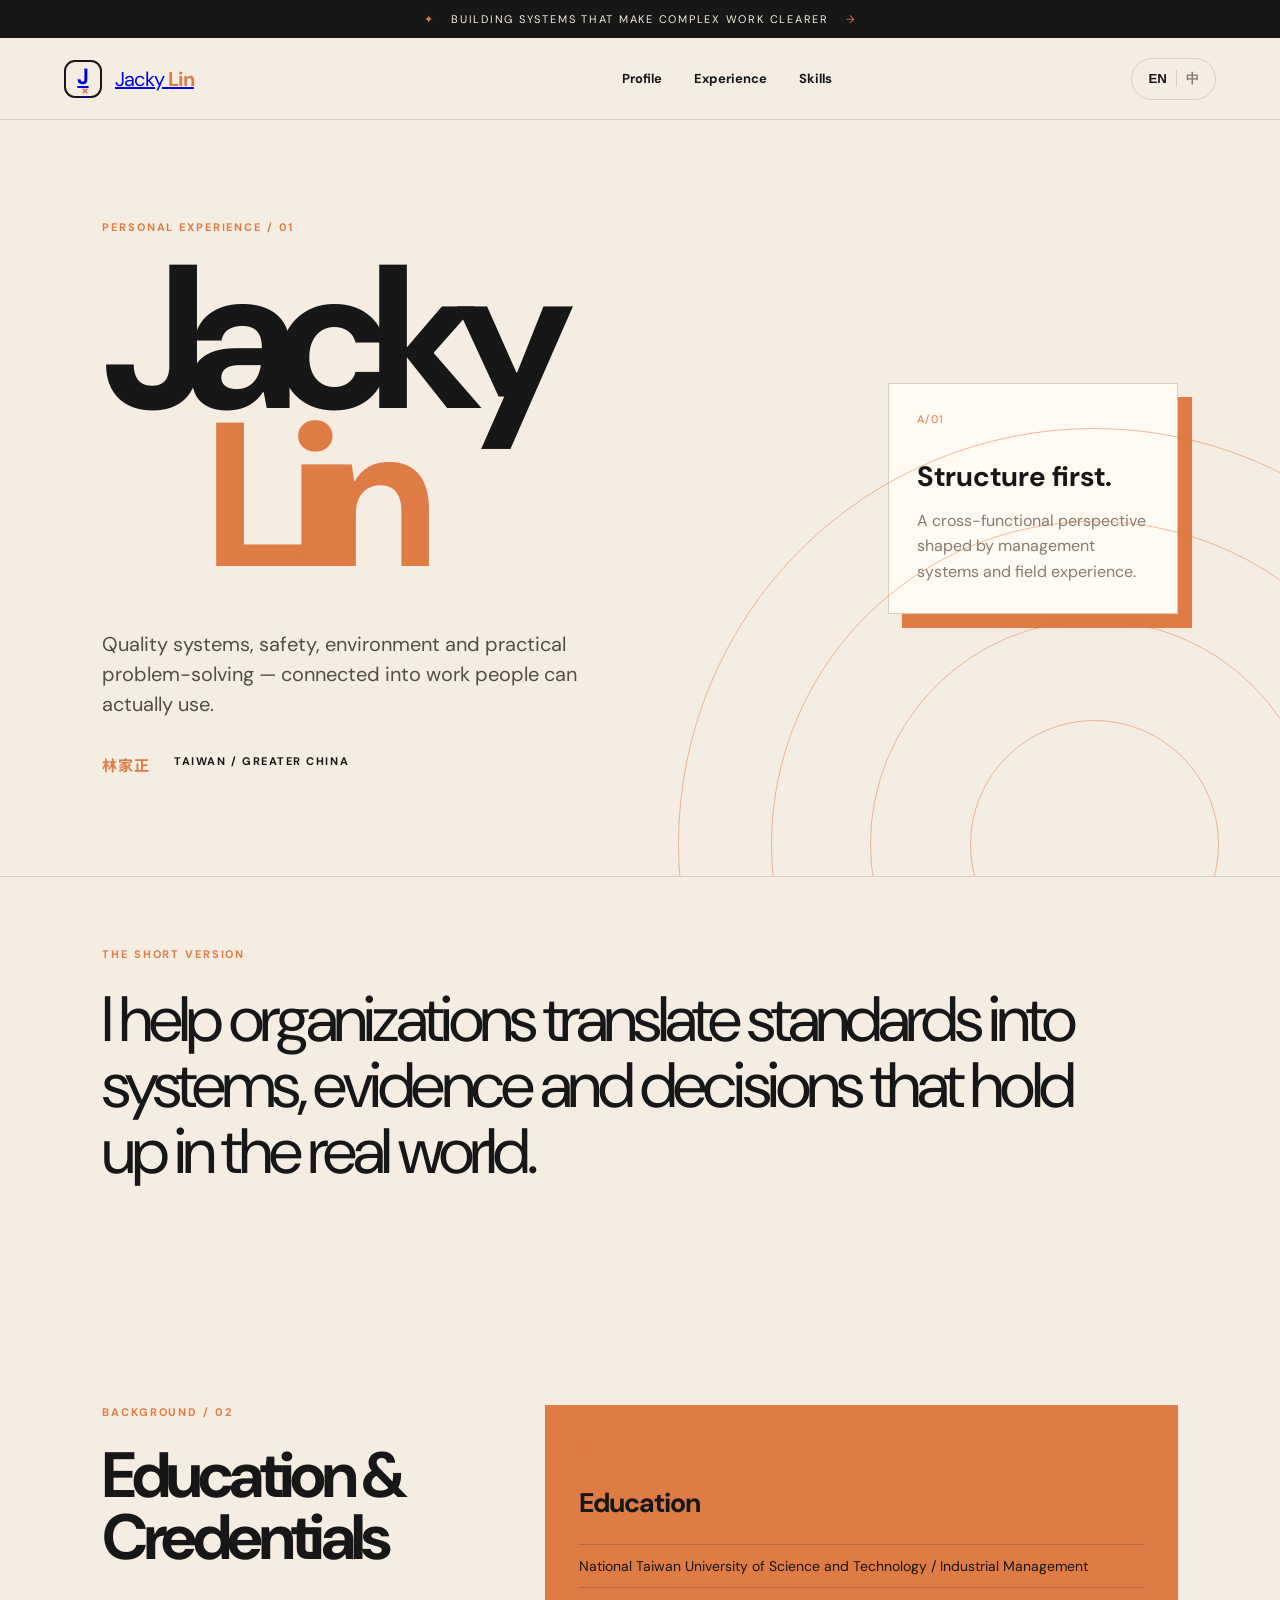
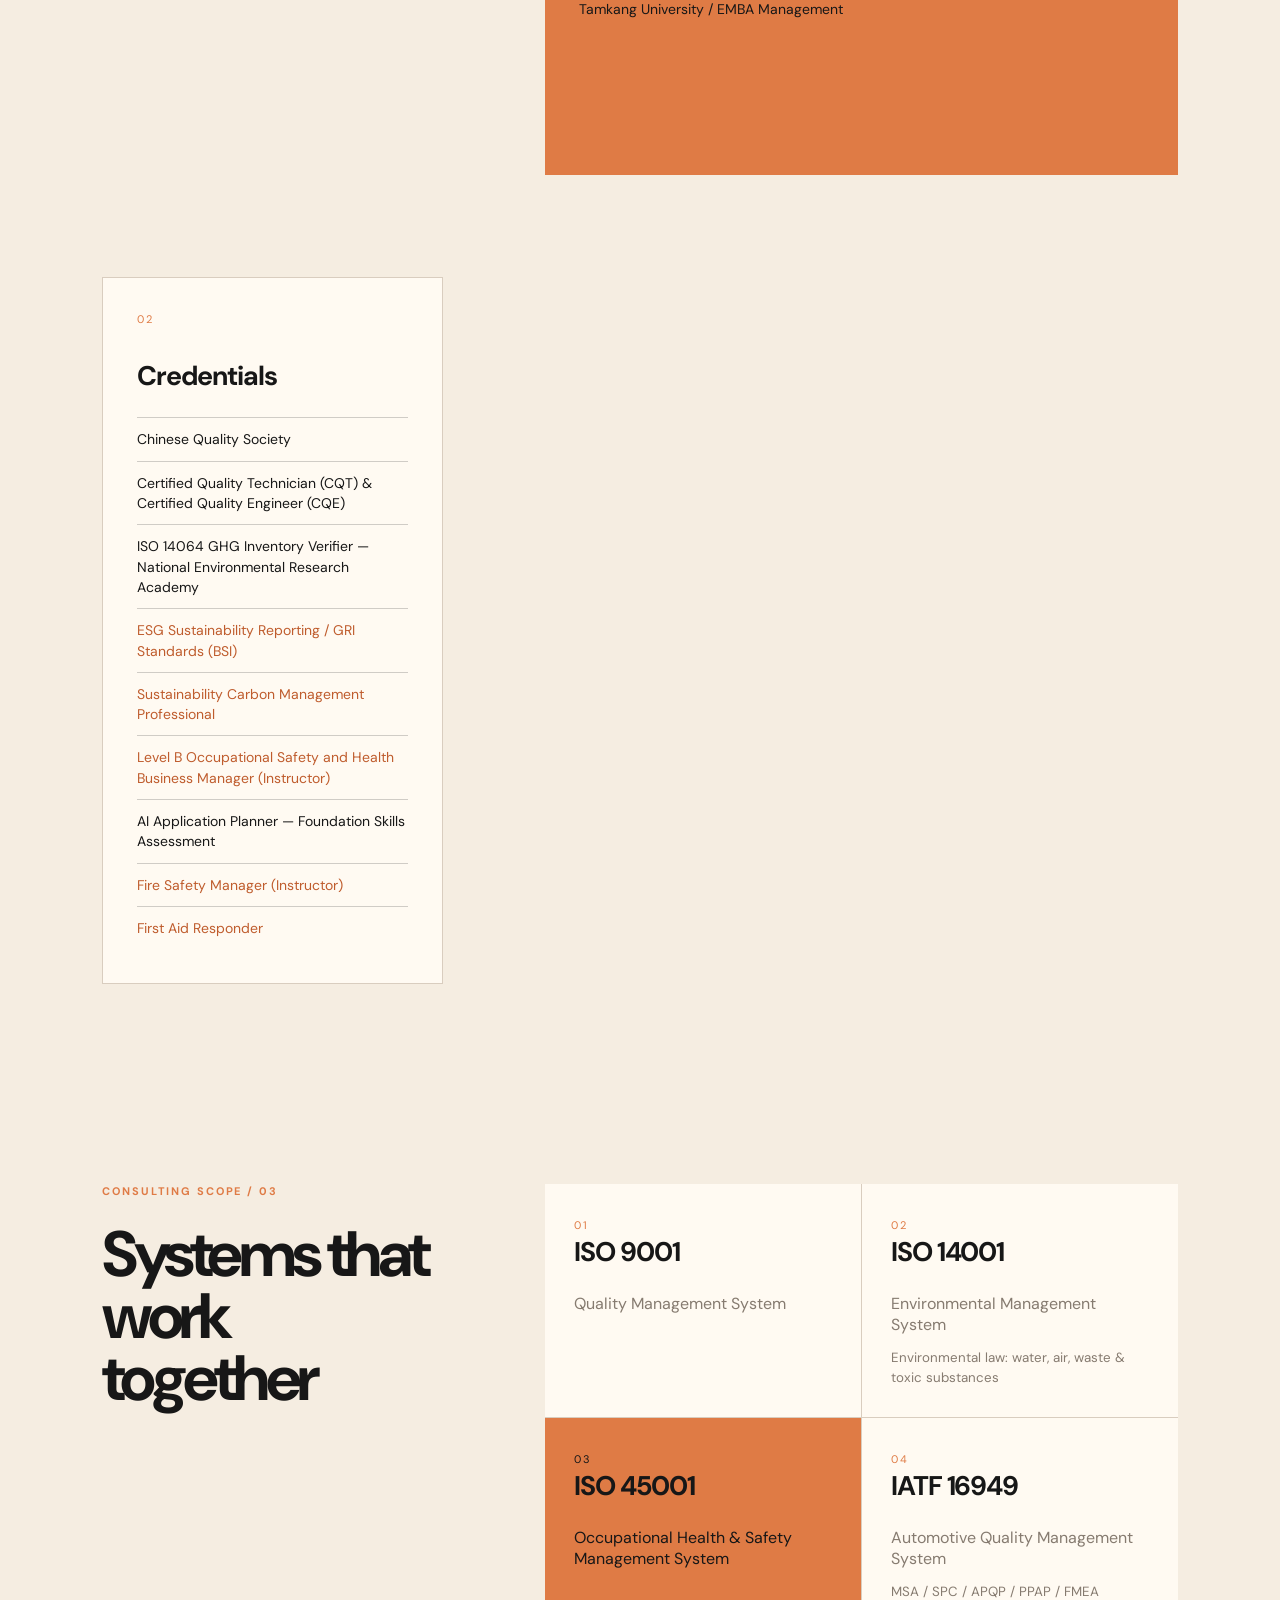
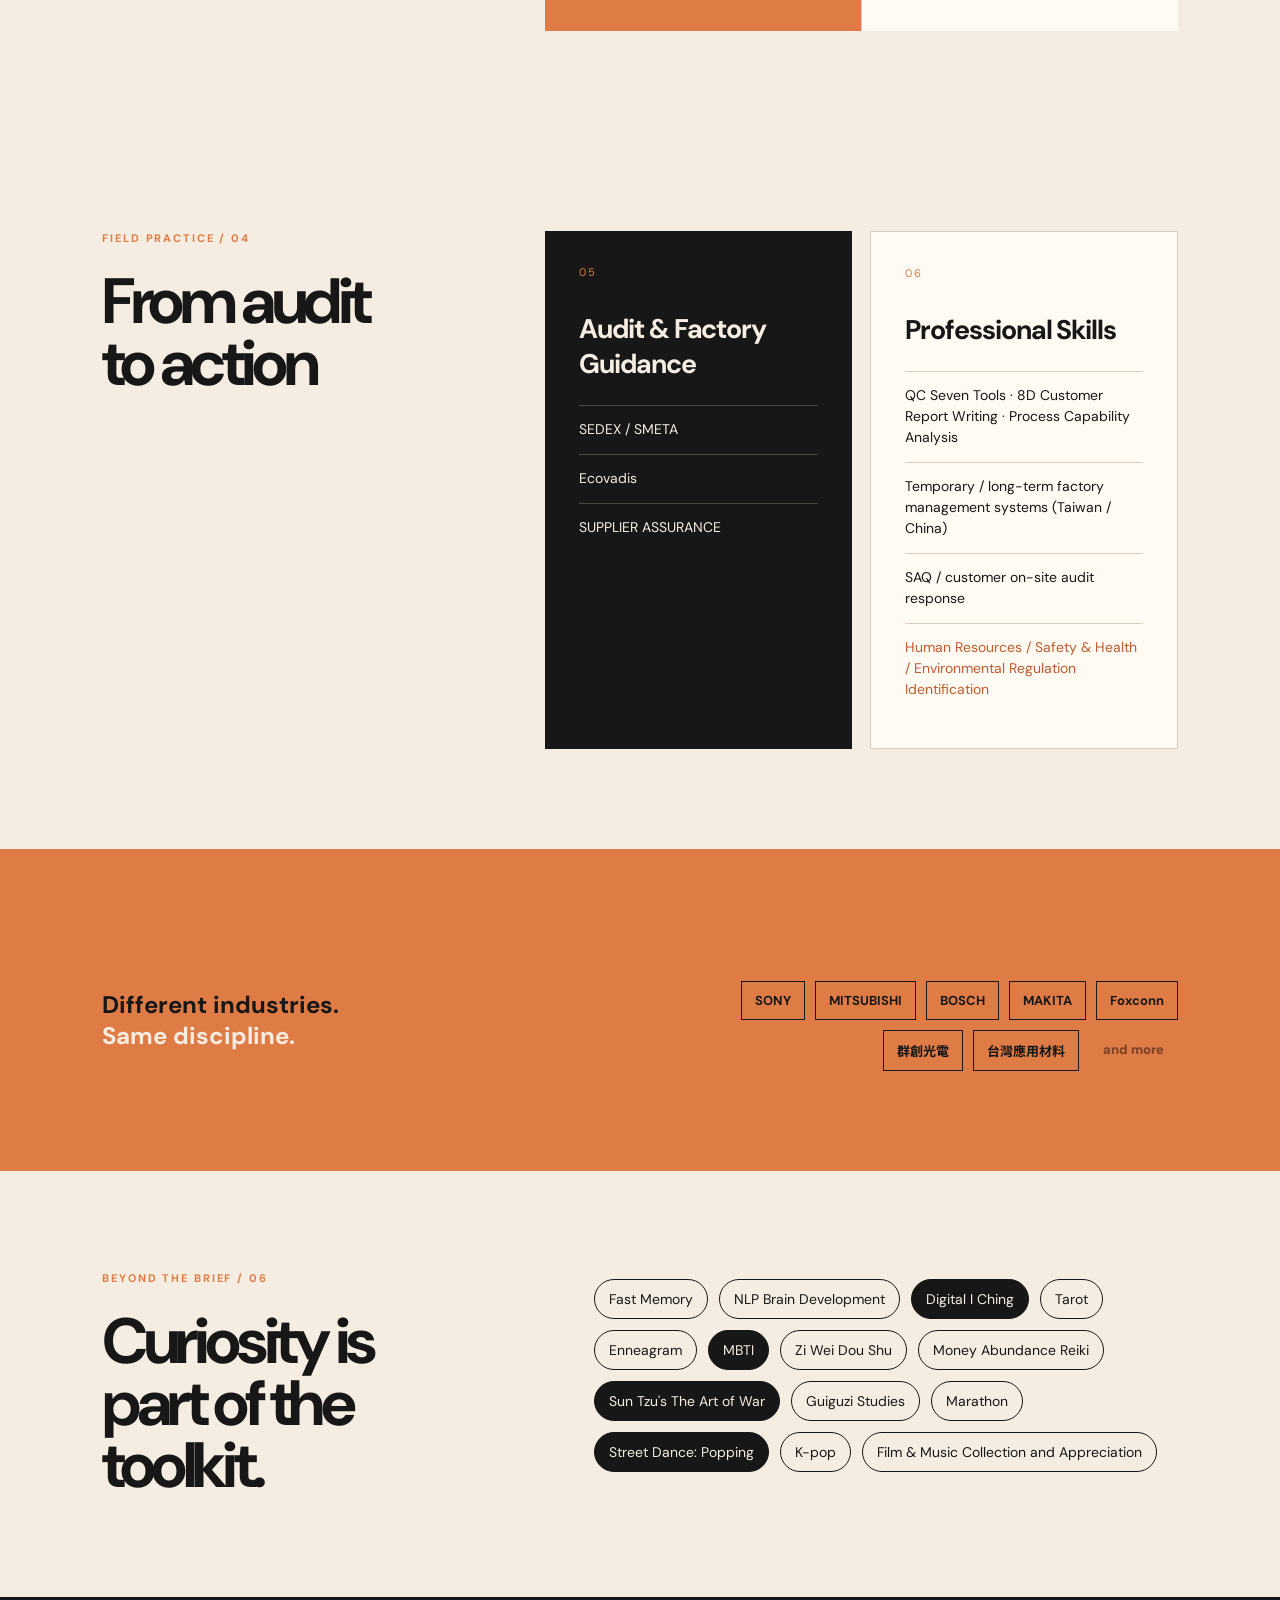
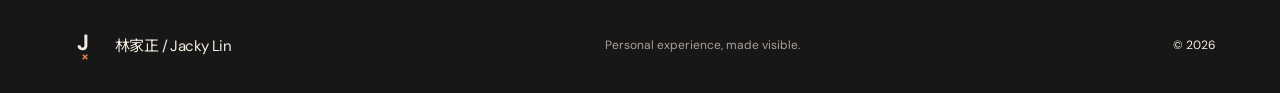
==== index.html @ e5b98745 "Create bilingual personal experience website" ====
<!doctype html>
<html lang="en">
  <head>
    <meta charset="UTF-8" />
    <meta name="viewport" content="width=device-width, initial-scale=1.0" />
    <meta name="description" content="Jacky Lin — personal experience, consulting scope and professional skills." />
    <title>Jacky Lin — Personal Experience</title>
    <link rel="stylesheet" href="./styles.css" />
  </head>
  <body>
    <div class="announcement"><span>✦</span> BUILDING SYSTEMS THAT MAKE COMPLEX WORK CLEARER <span>→</span></div>
    <header class="site-header">
      <a class="brand" href="#top" aria-label="Jacky Lin home"><span class="brand-mark">J<span>×</span></span><span>Jacky <b>Lin</b></span></a>
      <nav aria-label="Primary navigation">
        <a href="#story" data-en="Profile" data-zh="簡介">Profile</a>
        <a href="#experience" data-en="Experience" data-zh="經歷">Experience</a>
        <a href="#skills" data-en="Skills" data-zh="技能">Skills</a>
      </nav>
      <button class="lang-toggle" type="button" aria-label="Switch language"><span class="active">EN</span><i></i><span>中</span></button>
    </header>

    <main id="top">
      <section class="hero page-section" id="story">
        <div class="hero-copy reveal">
          <p class="eyebrow" data-en="PERSONAL EXPERIENCE / 01" data-zh="個人經歷 / 01">PERSONAL EXPERIENCE / 01</p>
          <h1><span>Jacky</span><em>Lin</em></h1>
          <p class="hero-lead" data-en="Quality systems, safety, environment and practical problem-solving — connected into work people can actually use." data-zh="品質系統、安全、環境與實務問題解決，串成真正能被人使用的工作方法。">Quality systems, safety, environment and practical problem-solving — connected into work people can actually use.</p>
          <div class="hero-meta"><span>林家正</span><span>TAIWAN / GREATER CHINA</span></div>
        </div>
        <div class="hero-note float-card reveal delay-1"><span class="note-index">A/01</span><strong data-en="Structure first." data-zh="先建立結構。">Structure first.</strong><p data-en="A cross-functional perspective shaped by management systems and field experience." data-zh="以管理系統與現場經驗，形成跨功能的工作視角。">A cross-functional perspective shaped by management systems and field experience.</p></div>
        <div class="hero-shape" aria-hidden="true"><span></span><span></span><span></span></div>
      </section>

      <section class="intro-band page-section">
        <p class="section-kicker" data-en="THE SHORT VERSION" data-zh="快速認識">THE SHORT VERSION</p>
        <p class="intro-statement" data-en="I help organizations translate standards into systems, evidence and decisions that hold up in the real world." data-zh="我協助組織把標準轉化為能在真實世界站得住腳的系統、證據與決策。">I help organizations translate standards into systems, evidence and decisions that hold up in the real world.</p>
      </section>

      <section class="experience-grid page-section" id="experience">
        <div class="section-title"><p class="section-kicker" data-en="BACKGROUND / 02" data-zh="背景 / 02">BACKGROUND / 02</p><h2 data-en="Education &amp;<br />Credentials" data-zh="學歷與<br />資格證照">Education &amp;<br />Credentials</h2></div>
        <article class="info-card orange float-card"><span class="card-number">01</span><h3 data-en="Education" data-zh="學歷">Education</h3><ul><li data-en="National Taiwan University of Science and Technology / Industrial Management" data-zh="台灣科技大學／工業管理系">National Taiwan University of Science and Technology / Industrial Management</li><li data-en="Tamkang University / EMBA Management" data-zh="淡江大學 EMBA 企管系">Tamkang University / EMBA Management</li></ul></article>
        <article class="info-card cream float-card"><span class="card-number">02</span><h3 data-en="Credentials" data-zh="資格證照">Credentials</h3><ul><li data-en="Chinese Quality Society" data-zh="中華民國品質學會">Chinese Quality Society</li><li data-en="Certified Quality Technician (CQT) &amp; Certified Quality Engineer (CQE)" data-zh="品管技術師（CQT）與品管工程師（CQE）證照">Certified Quality Technician (CQT) &amp; Certified Quality Engineer (CQE)</li><li data-en="ISO 14064 GHG Inventory Verifier — National Environmental Research Academy" data-zh="ISO 14064 溫室氣體盤查【查證人員】資格（國家環境研究院）">ISO 14064 GHG Inventory Verifier — National Environmental Research Academy</li><li class="accent" data-en="ESG Sustainability Reporting / GRI Standards (BSI)" data-zh="ESG 永續報告書 GRI 準則認證（BSI）">ESG Sustainability Reporting / GRI Standards (BSI)</li><li class="accent" data-en="Sustainability Carbon Management Professional" data-zh="永續淨零管理師">Sustainability Carbon Management Professional</li><li class="accent" data-en="Level B Occupational Safety and Health Business Manager (Instructor)" data-zh="乙級安全衛生業務主管（證照／擔任講師）">Level B Occupational Safety and Health Business Manager (Instructor)</li><li data-en="AI Application Planner — Foundation Skills Assessment" data-zh="AI 應用規劃師－初級能力鑑定">AI Application Planner — Foundation Skills Assessment</li><li class="accent" data-en="Fire Safety Manager (Instructor)" data-zh="防火管理人（擔任講師）">Fire Safety Manager (Instructor)</li><li class="accent" data-en="First Aid Responder" data-zh="急救人員">First Aid Responder</li></ul></article>
      </section>

      <section class="systems page-section">
        <div class="section-title"><p class="section-kicker" data-en="CONSULTING SCOPE / 03" data-zh="顧問師／服務範圍 / 03">CONSULTING SCOPE / 03</p><h2 data-en="Systems that<br />work together" data-zh="讓系統<br />彼此協作">Systems that<br />work together</h2></div>
        <div class="system-list"><article class="system-item float-card"><span>01</span><h3>ISO 9001</h3><p data-en="Quality Management System" data-zh="品質管理系統">Quality Management System</p></article><article class="system-item float-card"><span>02</span><h3>ISO 14001</h3><p data-en="Environmental Management System" data-zh="環境管理系統">Environmental Management System</p><small data-en="Environmental law: water, air, waste & toxic substances" data-zh="環境部：空水廢毒專法規">Environmental law: water, air, waste & toxic substances</small></article><article class="system-item highlight float-card"><span>03</span><h3>ISO 45001</h3><p data-en="Occupational Health & Safety Management System" data-zh="安全衛生管理系統">Occupational Health & Safety Management System</p></article><article class="system-item float-card"><span>04</span><h3>IATF 16949</h3><p data-en="Automotive Quality Management System" data-zh="汽車供應鏈管理系統">Automotive Quality Management System</p><small>MSA / SPC / APQP / PPAP / FMEA</small></article></div>
      </section>

      <section class="services page-section" id="skills">
        <div class="section-title"><p class="section-kicker" data-en="FIELD PRACTICE / 04" data-zh="現場實務 / 04">FIELD PRACTICE / 04</p><h2 data-en="From audit<br />to action" data-zh="從稽核<br />到行動">From audit<br />to action</h2></div>
        <div class="service-columns"><article class="dark-panel float-card"><span class="card-number">05</span><h3 data-en="Audit &amp; Factory Guidance" data-zh="問卷／廠驗稽輔導">Audit &amp; Factory Guidance</h3><p>SEDEX / SMETA</p><p>Ecovadis</p><p>SUPPLIER ASSURANCE</p></article><article class="light-panel float-card"><span class="card-number">06</span><h3 data-en="Professional Skills" data-zh="專業技能">Professional Skills</h3><p data-en="QC Seven Tools · 8D Customer Report Writing · Process Capability Analysis" data-zh="QC 七大手法・8D 客訴報告撰寫・製程能力分析">QC Seven Tools · 8D Customer Report Writing · Process Capability Analysis</p><p data-en="Temporary / long-term factory management systems (Taiwan / China)" data-zh="（臨時／長期性）工廠現場管理系統建置布置（台灣／中國）">Temporary / long-term factory management systems (Taiwan / China)</p><p>SAQ / <span data-en="customer on-site audit response" data-zh="客戶現場稽核對應">customer on-site audit response</span></p><p class="accent" data-en="Human Resources / Safety &amp; Health / Environmental Regulation Identification" data-zh="人資／安全衛生／環境法規鑑別">Human Resources / Safety &amp; Health / Environmental Regulation Identification</p></article></div>
      </section>

      <section class="clients page-section"><div class="client-copy"><p class="section-kicker" data-en="SELECTED CLIENTS / 05" data-zh="對應客戶 / 05">SELECTED CLIENTS / 05</p><h2 data-en="Different industries.<br /><em>Same discipline.</em>" data-zh="不同產業。<br /><em>相同的專業紀律。</em>">Different industries.<br /><em>Same discipline.</em></h2></div><div class="client-list float-card"><p>SONY</p><p>MITSUBISHI</p><p>BOSCH</p><p>MAKITA</p><p>Foxconn</p><p>群創光電</p><p>台灣應用材料</p><p data-en="and more" data-zh="以及更多">and more</p></div></section>

      <section class="other page-section"><div><p class="section-kicker" data-en="BEYOND THE BRIEF / 06" data-zh="其他技能 / 06">BEYOND THE BRIEF / 06</p><h2 data-en="Curiosity is<br />part of the toolkit." data-zh="好奇心也是<br />工具箱的一部分。">Curiosity is<br />part of the toolkit.</h2></div><div class="tag-cloud float-card"><span>Fast Memory</span><span>NLP Brain Development</span><span>Digital I Ching</span><span>Tarot</span><span data-en="Enneagram" data-zh="九型人格">Enneagram</span><span>MBTI</span><span data-en="Zi Wei Dou Shu" data-zh="紫微斗數">Zi Wei Dou Shu</span><span data-en="Money Abundance Reiki" data-zh="金錢豐盛靈氣">Money Abundance Reiki</span><span data-en="Sun Tzu's The Art of War" data-zh="孫子兵法">Sun Tzu's The Art of War</span><span data-en="Guiguzi Studies" data-zh="鬼谷子研究">Guiguzi Studies</span><span data-en="Marathon" data-zh="馬拉松">Marathon</span><span data-en="Street Dance: Popping" data-zh="街舞 Popping">Street Dance: Popping</span><span>K-pop</span><span data-en="Film &amp; Music Collection and Appreciation" data-zh="電影音樂收集賞析">Film &amp; Music Collection and Appreciation</span></div></section>
    </main>
    <footer class="site-footer"><div class="brand"><span class="brand-mark">J<span>×</span></span><span>林家正 / Jacky Lin</span></div><p data-en="Personal experience, made visible." data-zh="讓個人經歷，被看見。">Personal experience, made visible.</p><span>© 2026</span></footer>
    <script src="./script.js"></script>
  </body>
</html>
---- styles.css ----
@import url('https://fonts.googleapis.com/css2?family=DM+Sans:wght@400;500;700&family=Noto+Sans+TC:wght@400;500;700;900&display=swap');
:root{--ink:#171717;--cream:#f5ede1;--orange:#df7b45;--muted:#867b70;--line:#d9cdbf;--white:#fffaf2}*{box-sizing:border-box}html{scroll-behavior:smooth}body{margin:0;background:var(--cream);color:var(--ink);font-family:'DM Sans','Noto Sans TC',sans-serif;overflow-x:hidden}body.zh{font-family:'Noto Sans TC','DM Sans',sans-serif}.announcement{background:var(--ink);color:var(--cream);padding:12px 5vw;text-align:center;letter-spacing:.16em;font-size:11px}.announcement span{color:var(--orange);margin:0 12px}.site-header{height:82px;padding:0 5vw;display:flex;align-items:center;justify-content:space-between;border-bottom:1px solid var(--line);background:var(--cream);position:sticky;top:0;z-index:20}.brand{display:flex;align-items:center;gap:13px;font-size:20px;letter-spacing:-.04em}.brand b{color:var(--orange)}.brand-mark{display:grid;place-items:center;width:38px;height:38px;border:2px solid var(--ink);border-radius:11px;font-weight:700;font-size:22px}.brand-mark span{color:var(--orange);font-size:14px;position:relative;top:-10px;left:2px}nav{display:flex;gap:32px;margin-left:10vw}nav a{color:var(--ink);text-decoration:none;font-size:13px;font-weight:700}nav a:hover{color:var(--orange)}.lang-toggle{display:flex;align-items:center;gap:9px;border:1px solid var(--line);border-radius:30px;padding:11px 16px;background:transparent;color:var(--muted);font-weight:700;cursor:pointer}.lang-toggle .active{color:var(--ink)}.lang-toggle i{height:17px;width:1px;background:var(--line)}.page-section{padding:100px 8vw;position:relative}.hero{min-height:675px;display:grid;grid-template-columns:1.3fr .7fr;align-items:center;overflow:hidden}.eyebrow,.section-kicker{font-size:11px;letter-spacing:.17em;font-weight:700;color:var(--orange);margin:0 0 26px}.hero h1{font-size:clamp(90px,16vw,215px);line-height:.77;letter-spacing:-.1em;margin:0 0 54px;position:relative;z-index:1}.hero h1 span{display:block}.hero h1 em{font-style:normal;color:var(--orange);margin-left:15%}.hero-lead{max-width:530px;font-size:20px;line-height:1.5;color:#554d46;margin:0}.hero-meta{display:flex;gap:25px;margin-top:35px;font-size:11px;letter-spacing:.14em;font-weight:700}.hero-meta span:first-child{color:var(--orange);font-size:15px;letter-spacing:.04em}.hero-note{justify-self:end;max-width:290px;padding:28px;background:var(--white);border:1px solid var(--line);transform:rotate(4deg);box-shadow:14px 14px 0 var(--orange)}.note-index,.card-number{display:block;color:var(--orange);font-size:11px;letter-spacing:.14em;margin-bottom:32px}.hero-note strong{font-size:28px;display:block;margin-bottom:13px}.hero-note p{line-height:1.6;color:var(--muted);margin:0}.hero-shape{position:absolute;right:-18vw;bottom:-30vw;width:65vw;height:65vw;border:1px solid var(--orange);border-radius:50%;opacity:.5}.hero-shape span{position:absolute;border:1px solid var(--orange);border-radius:50%;inset:11%}.hero-shape span:nth-child(2){inset:23%}.hero-shape span:nth-child(3){inset:35%}.intro-band{padding-top:70px;padding-bottom:120px;border-top:1px solid var(--line)}.intro-statement{font-size:clamp(34px,5vw,70px);line-height:1.03;letter-spacing:-.06em;max-width:1030px;margin:0}.experience-grid,.systems,.services,.other{display:grid;grid-template-columns:.7fr 1.3fr;gap:8vw}.section-title h2,.other h2{font-size:clamp(43px,5vw,76px);line-height:.97;letter-spacing:-.07em;margin:0}.info-card{padding:34px;min-height:370px}.info-card.orange{background:var(--orange)}.info-card.cream{border:1px solid var(--line);background:var(--white)}.info-card h3,.system-item h3,.service-columns h3{font-size:27px;margin:0 0 24px;letter-spacing:-.04em}.info-card ul{padding:0;margin:0;list-style:none}.info-card li{padding:11px 0;border-top:1px solid rgba(23,23,23,.2);line-height:1.45;font-size:14px}.info-card li.accent,.accent{color:#bf5c2d}.system-list{display:grid;grid-template-columns:1fr 1fr;gap:1px;background:var(--line)}.system-item{background:var(--white);padding:29px;min-height:200px}.system-item span{color:var(--orange);font-size:11px;letter-spacing:.15em}.system-item p{margin:0 0 13px;color:var(--muted)}.system-item small{display:block;line-height:1.5;color:var(--muted)}.system-item.highlight{background:var(--orange)}.system-item.highlight span,.system-item.highlight p{color:var(--ink)}.service-columns{display:grid;grid-template-columns:1fr 1fr;gap:18px}.dark-panel,.light-panel{padding:34px}.dark-panel{background:var(--ink);color:var(--cream)}.light-panel{background:var(--white);border:1px solid var(--line)}.service-columns p{font-size:14px;line-height:1.5;border-top:1px solid var(--line);padding-top:13px}.dark-panel p{border-color:#4d4741}.clients{display:grid;grid-template-columns:1fr 1fr;align-items:end;gap:8vw;background:var(--orange)}.clients h2 em{color:var(--cream);font-style:normal}.client-list{display:flex;flex-wrap:wrap;gap:10px;justify-content:flex-end}.client-list p{border:1px solid var(--ink);padding:10px 13px;margin:0;font-size:13px;font-weight:700}.client-list p:last-child{border-color:transparent;color:#784022}.other{grid-template-columns:.8fr 1.2fr;align-items:start}.tag-cloud{display:flex;flex-wrap:wrap;gap:11px;padding-top:8px}.tag-cloud span{border:1px solid var(--ink);border-radius:30px;padding:10px 14px;font-size:14px}.tag-cloud span:nth-child(3n){background:var(--ink);color:var(--cream)}.site-footer{padding:28px 5vw;background:var(--ink);color:var(--cream);display:flex;align-items:center;justify-content:space-between;font-size:12px}.site-footer .brand{font-size:15px}.site-footer p{color:#aaa096}.float-card{transition:transform .35s cubic-bezier(.2,.8,.2,1),box-shadow .35s ease}.float-card:hover{transform:translateY(-10px) rotate(0deg)!important;box-shadow:16px 18px 0 rgba(223,123,69,.75)}.reveal{animation:rise .8s both}.delay-1{animation-delay:.18s}@keyframes rise{from{opacity:0;transform:translateY(22px)}to{opacity:1;transform:translateY(0)}}
@media(max-width:800px){.site-header{height:70px}nav{display:none}.page-section{padding:70px 6vw}.hero{display:block;min-height:650px}.hero h1{font-size:26vw;margin-bottom:45px}.hero-note{margin:70px 5vw 0 auto}.hero-shape{right:-50vw;bottom:-22vw;width:110vw;height:110vw}.experience-grid,.systems,.services,.other,.clients{display:block}.section-title{margin-bottom:42px}.info-card{margin-bottom:16px}.system-list,.service-columns{grid-template-columns:1fr}.system-item{min-height:170px}.clients .client-list{justify-content:flex-start;margin-top:45px}.site-footer{gap:18px;flex-wrap:wrap}.site-footer p{order:3;width:100%;margin:0}}
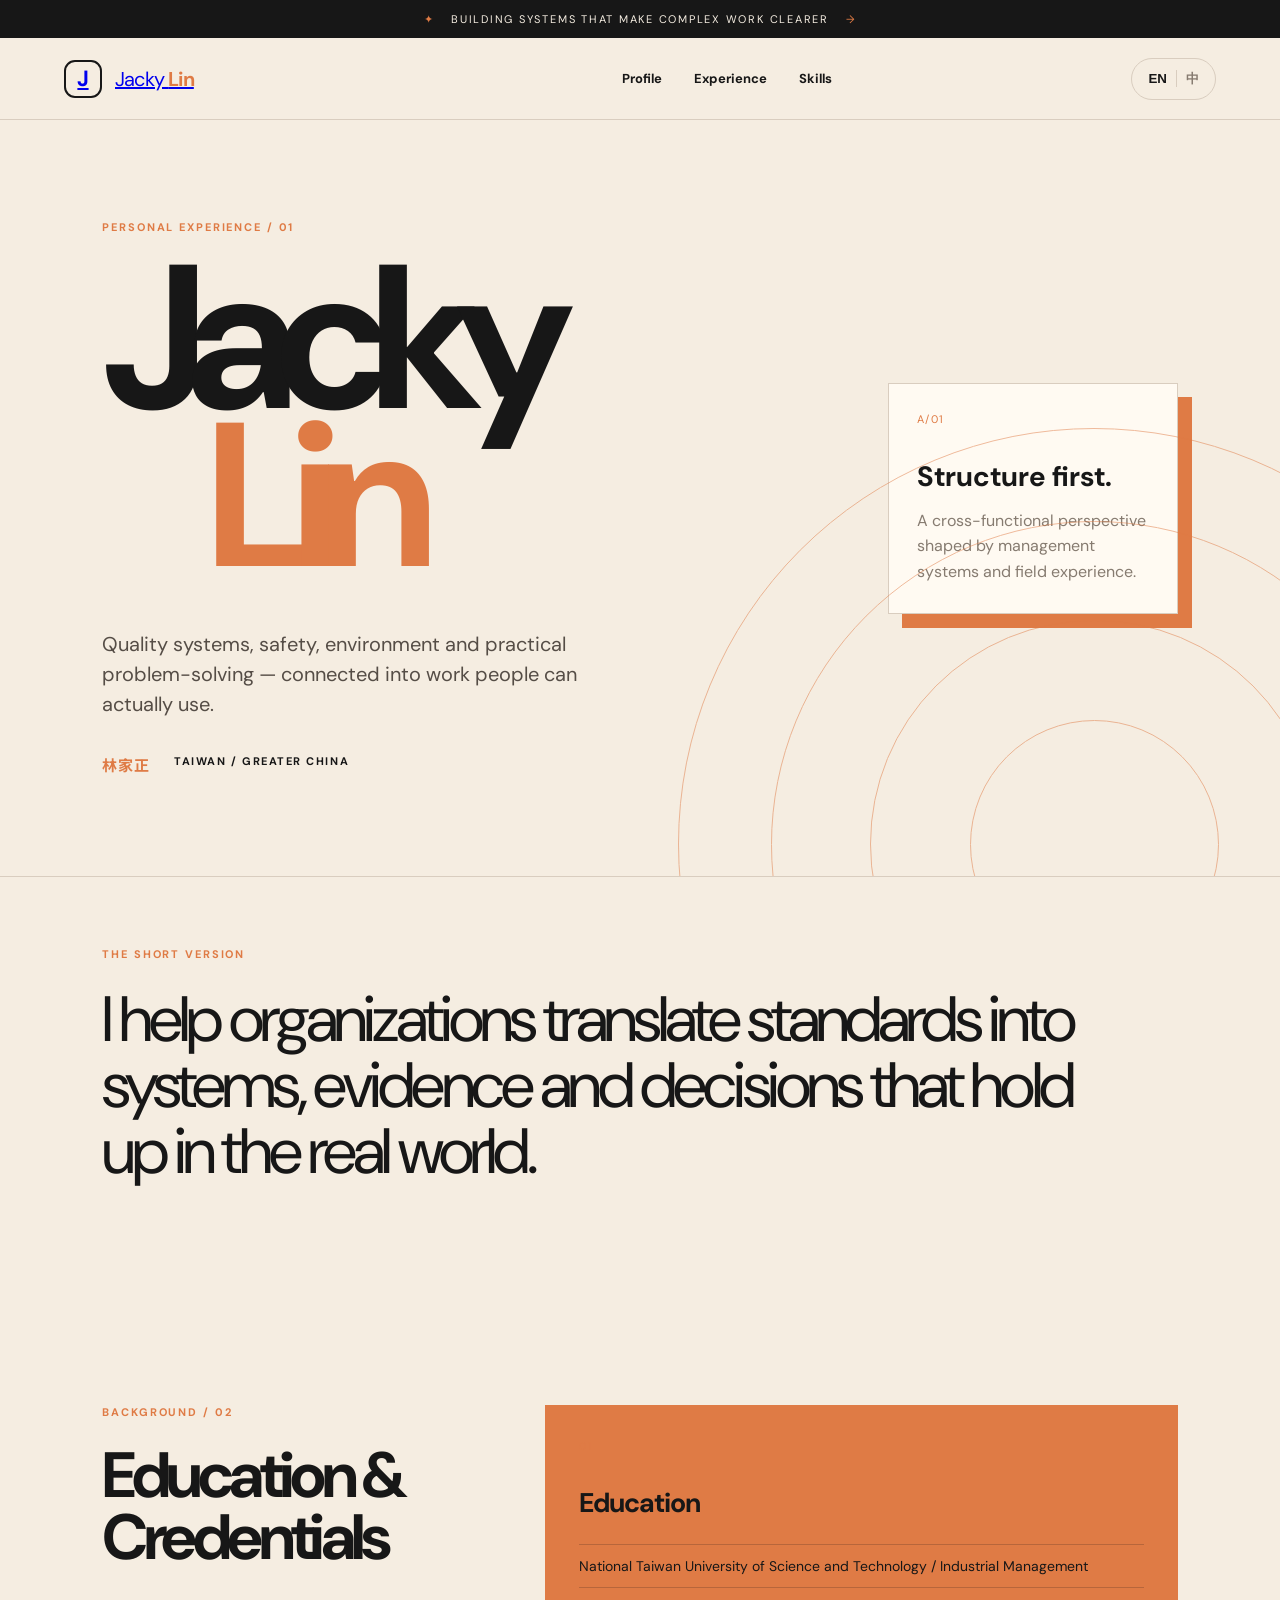
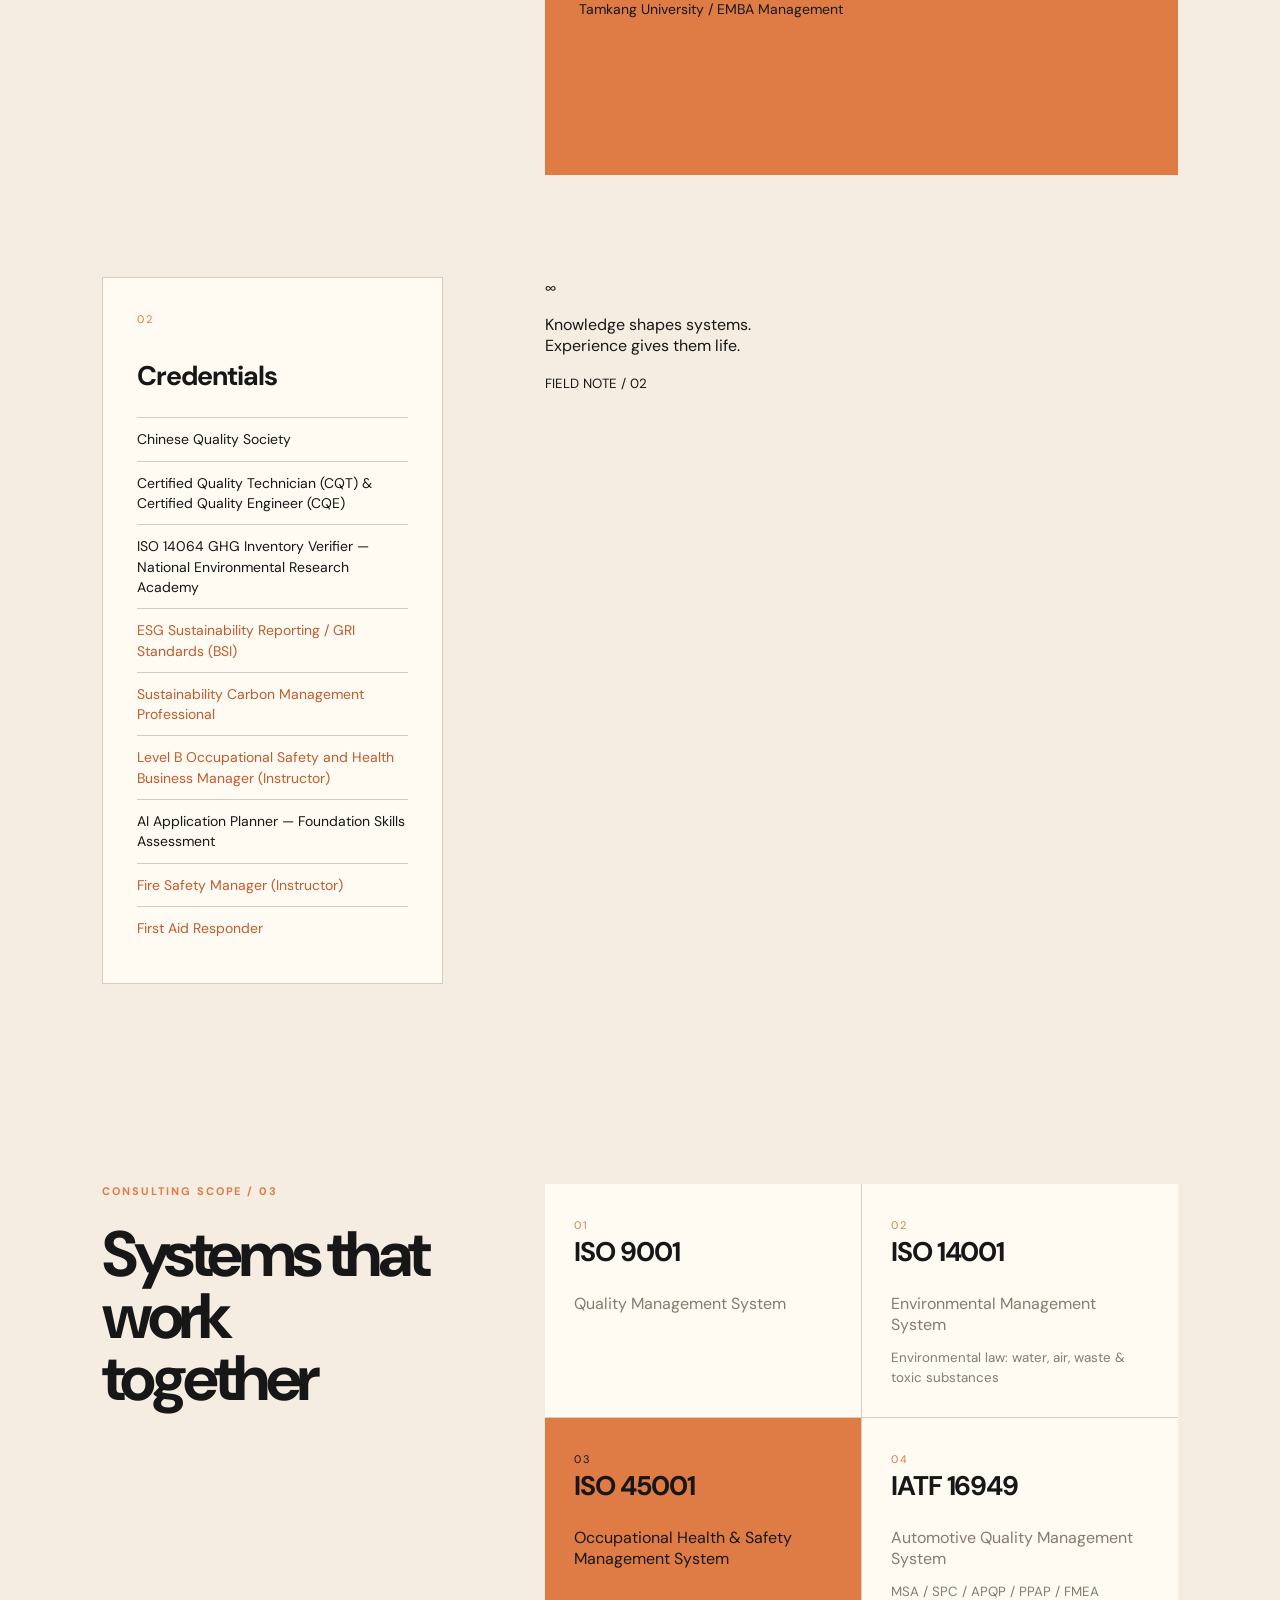
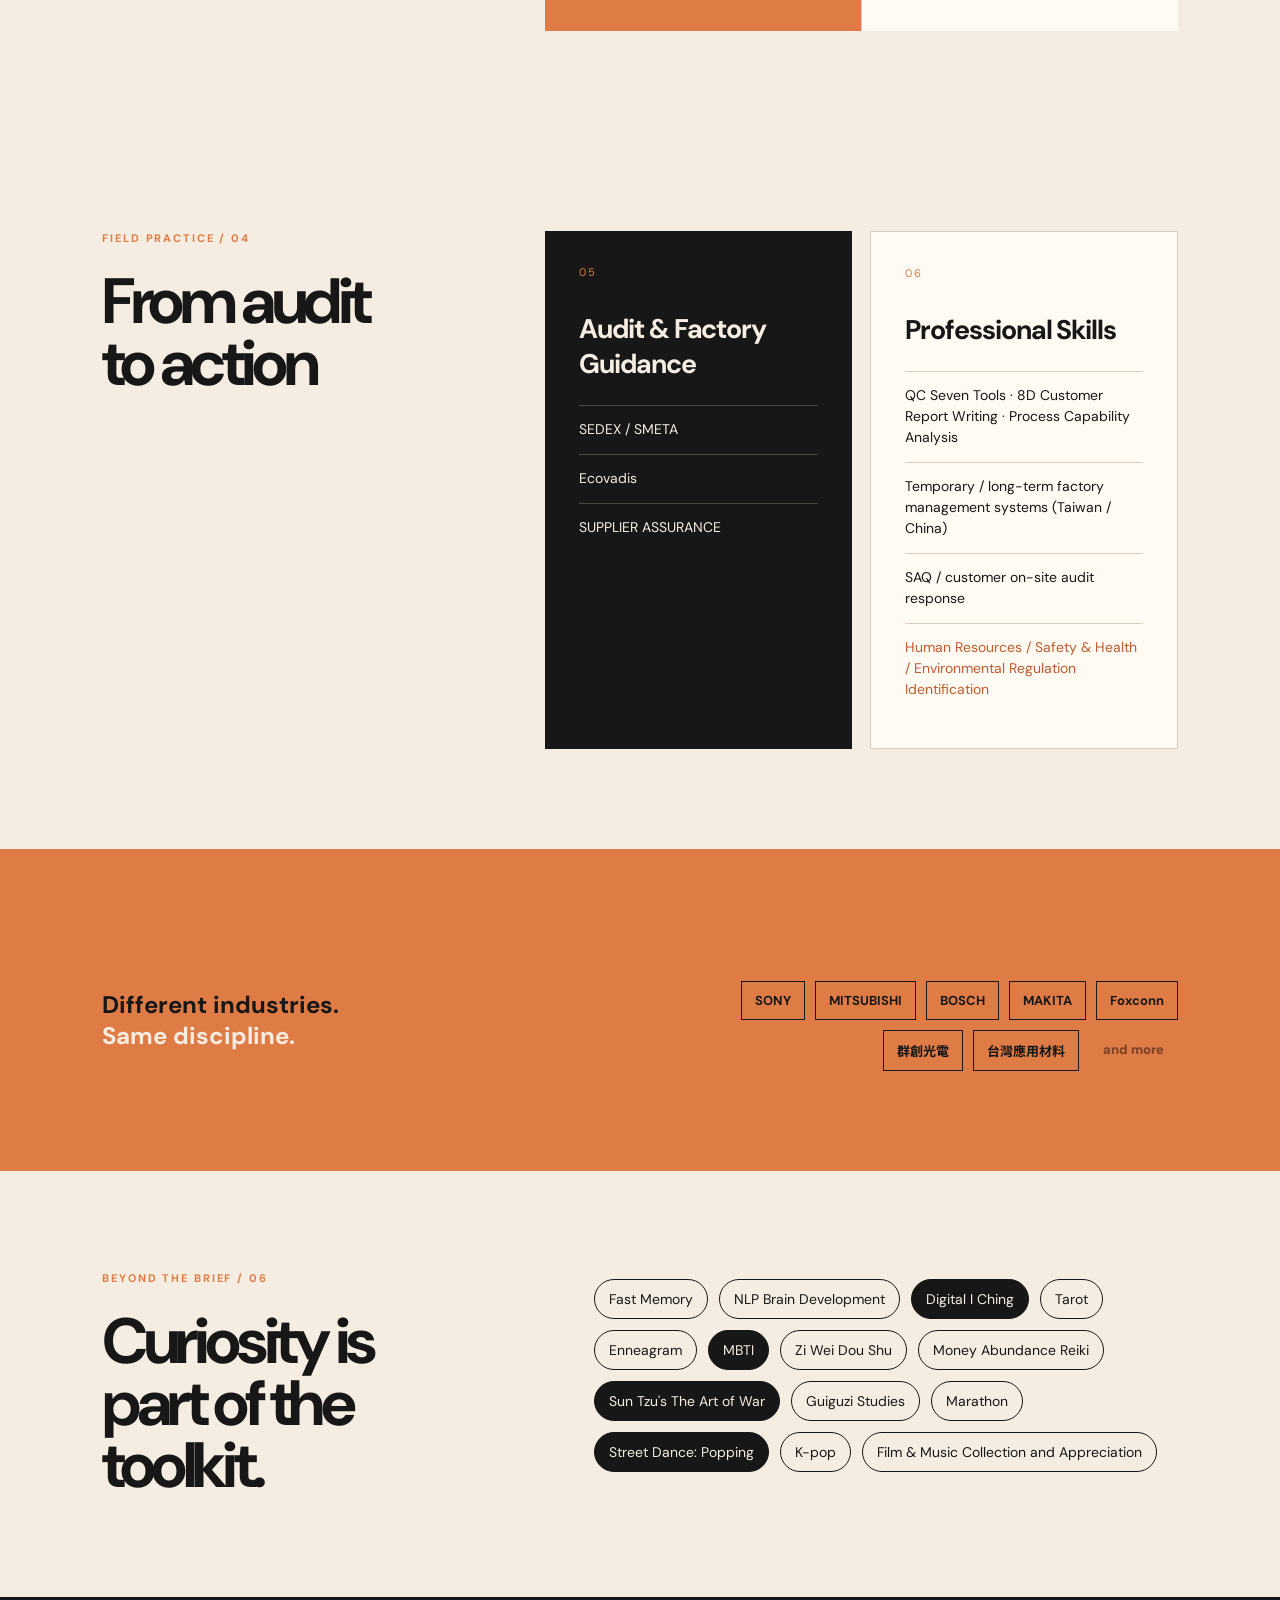
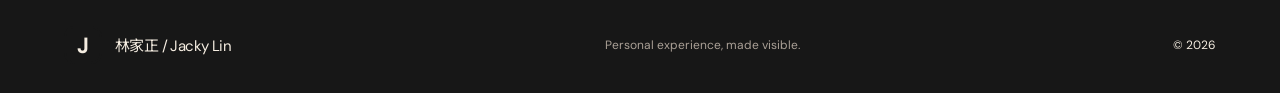
==== commit 4327d226: "Update index.html" ====
--- a/index.html
+++ b/index.html
@@ -10,7 +10,7 @@
   <body>
     <div class="announcement"><span>✦</span> BUILDING SYSTEMS THAT MAKE COMPLEX WORK CLEARER <span>→</span></div>
     <header class="site-header">
-      <a class="brand" href="#top" aria-label="Jacky Lin home"><span class="brand-mark">J<span>×</span></span><span>Jacky <b>Lin</b></span></a>
+      <a class="brand" href="#top" aria-label="Jacky Lin home"><span class="brand-mark">J</span><span>Jacky <b>Lin</b></span></a>
       <nav aria-label="Primary navigation">
         <a href="#story" data-en="Profile" data-zh="簡介">Profile</a>
         <a href="#experience" data-en="Experience" data-zh="經歷">Experience</a>
@@ -40,6 +40,7 @@
         <div class="section-title"><p class="section-kicker" data-en="BACKGROUND / 02" data-zh="背景 / 02">BACKGROUND / 02</p><h2 data-en="Education &amp;<br />Credentials" data-zh="學歷與<br />資格證照">Education &amp;<br />Credentials</h2></div>
         <article class="info-card orange float-card"><span class="card-number">01</span><h3 data-en="Education" data-zh="學歷">Education</h3><ul><li data-en="National Taiwan University of Science and Technology / Industrial Management" data-zh="台灣科技大學／工業管理系">National Taiwan University of Science and Technology / Industrial Management</li><li data-en="Tamkang University / EMBA Management" data-zh="淡江大學 EMBA 企管系">Tamkang University / EMBA Management</li></ul></article>
         <article class="info-card cream float-card"><span class="card-number">02</span><h3 data-en="Credentials" data-zh="資格證照">Credentials</h3><ul><li data-en="Chinese Quality Society" data-zh="中華民國品質學會">Chinese Quality Society</li><li data-en="Certified Quality Technician (CQT) &amp; Certified Quality Engineer (CQE)" data-zh="品管技術師（CQT）與品管工程師（CQE）證照">Certified Quality Technician (CQT) &amp; Certified Quality Engineer (CQE)</li><li data-en="ISO 14064 GHG Inventory Verifier — National Environmental Research Academy" data-zh="ISO 14064 溫室氣體盤查【查證人員】資格（國家環境研究院）">ISO 14064 GHG Inventory Verifier — National Environmental Research Academy</li><li class="accent" data-en="ESG Sustainability Reporting / GRI Standards (BSI)" data-zh="ESG 永續報告書 GRI 準則認證（BSI）">ESG Sustainability Reporting / GRI Standards (BSI)</li><li class="accent" data-en="Sustainability Carbon Management Professional" data-zh="永續淨零管理師">Sustainability Carbon Management Professional</li><li class="accent" data-en="Level B Occupational Safety and Health Business Manager (Instructor)" data-zh="乙級安全衛生業務主管（證照／擔任講師）">Level B Occupational Safety and Health Business Manager (Instructor)</li><li data-en="AI Application Planner — Foundation Skills Assessment" data-zh="AI 應用規劃師－初級能力鑑定">AI Application Planner — Foundation Skills Assessment</li><li class="accent" data-en="Fire Safety Manager (Instructor)" data-zh="防火管理人（擔任講師）">Fire Safety Manager (Instructor)</li><li class="accent" data-en="First Aid Responder" data-zh="急救人員">First Aid Responder</li></ul></article>
+        <aside class="credential-art float-card"><span class="art-symbol">∞</span><p data-en="Knowledge shapes systems.<br />Experience gives them life." data-zh="知識形塑系統。<br />經驗賦予生命。">Knowledge shapes systems.<br />Experience gives them life.</p><small>FIELD NOTE / 02</small></aside>
       </section>
 
       <section class="systems page-section">
@@ -54,9 +55,9 @@
 
       <section class="clients page-section"><div class="client-copy"><p class="section-kicker" data-en="SELECTED CLIENTS / 05" data-zh="對應客戶 / 05">SELECTED CLIENTS / 05</p><h2 data-en="Different industries.<br /><em>Same discipline.</em>" data-zh="不同產業。<br /><em>相同的專業紀律。</em>">Different industries.<br /><em>Same discipline.</em></h2></div><div class="client-list float-card"><p>SONY</p><p>MITSUBISHI</p><p>BOSCH</p><p>MAKITA</p><p>Foxconn</p><p>群創光電</p><p>台灣應用材料</p><p data-en="and more" data-zh="以及更多">and more</p></div></section>
 
-      <section class="other page-section"><div><p class="section-kicker" data-en="BEYOND THE BRIEF / 06" data-zh="其他技能 / 06">BEYOND THE BRIEF / 06</p><h2 data-en="Curiosity is<br />part of the toolkit." data-zh="好奇心也是<br />工具箱的一部分。">Curiosity is<br />part of the toolkit.</h2></div><div class="tag-cloud float-card"><span>Fast Memory</span><span>NLP Brain Development</span><span>Digital I Ching</span><span>Tarot</span><span data-en="Enneagram" data-zh="九型人格">Enneagram</span><span>MBTI</span><span data-en="Zi Wei Dou Shu" data-zh="紫微斗數">Zi Wei Dou Shu</span><span data-en="Money Abundance Reiki" data-zh="金錢豐盛靈氣">Money Abundance Reiki</span><span data-en="Sun Tzu's The Art of War" data-zh="孫子兵法">Sun Tzu's The Art of War</span><span data-en="Guiguzi Studies" data-zh="鬼谷子研究">Guiguzi Studies</span><span data-en="Marathon" data-zh="馬拉松">Marathon</span><span data-en="Street Dance: Popping" data-zh="街舞 Popping">Street Dance: Popping</span><span>K-pop</span><span data-en="Film &amp; Music Collection and Appreciation" data-zh="電影音樂收集賞析">Film &amp; Music Collection and Appreciation</span></div></section>
+      <section class="other page-section"><div><p class="section-kicker" data-en="BEYOND THE BRIEF / 06" data-zh="其他技能 / 06">BEYOND THE BRIEF / 06</p><h2 data-en="Curiosity is<br />part of the toolkit." data-zh="好奇心也是<br />工具箱的一部分。">Curiosity is<br />part of the toolkit.</h2></div><div class="tag-cloud float-card"><span data-en="Fast Memory" data-zh="快速記憶">Fast Memory</span><span data-en="NLP Brain Development" data-zh="NLP 腦力開發">NLP Brain Development</span><span data-en="Digital I Ching" data-zh="數位易經">Digital I Ching</span><span data-en="Tarot" data-zh="塔羅牌">Tarot</span><span data-en="Enneagram" data-zh="九型人格">Enneagram</span><span data-en="MBTI" data-zh="MBTI 人格測驗">MBTI</span><span data-en="Zi Wei Dou Shu" data-zh="紫微斗數">Zi Wei Dou Shu</span><span data-en="Money Abundance Reiki" data-zh="金錢豐盛靈氣">Money Abundance Reiki</span><span data-en="Sun Tzu's The Art of War" data-zh="孫子兵法">Sun Tzu's The Art of War</span><span data-en="Guiguzi Studies" data-zh="鬼谷子研究">Guiguzi Studies</span><span data-en="Marathon" data-zh="馬拉松">Marathon</span><span data-en="Street Dance: Popping" data-zh="街舞 Popping">Street Dance: Popping</span><span data-en="K-pop" data-zh="韓國流行音樂">K-pop</span><span data-en="Film &amp; Music Collection and Appreciation" data-zh="電影音樂收集賞析">Film &amp; Music Collection and Appreciation</span></div></section>
     </main>
-    <footer class="site-footer"><div class="brand"><span class="brand-mark">J<span>×</span></span><span>林家正 / Jacky Lin</span></div><p data-en="Personal experience, made visible." data-zh="讓個人經歷，被看見。">Personal experience, made visible.</p><span>© 2026</span></footer>
+    <footer class="site-footer"><div class="brand"><span class="brand-mark">J</span><span>林家正 / Jacky Lin</span></div><p data-en="Personal experience, made visible." data-zh="讓個人經歷，被看見。">Personal experience, made visible.</p><span>© 2026</span></footer>
     <script src="./script.js"></script>
   </body>
 </html>
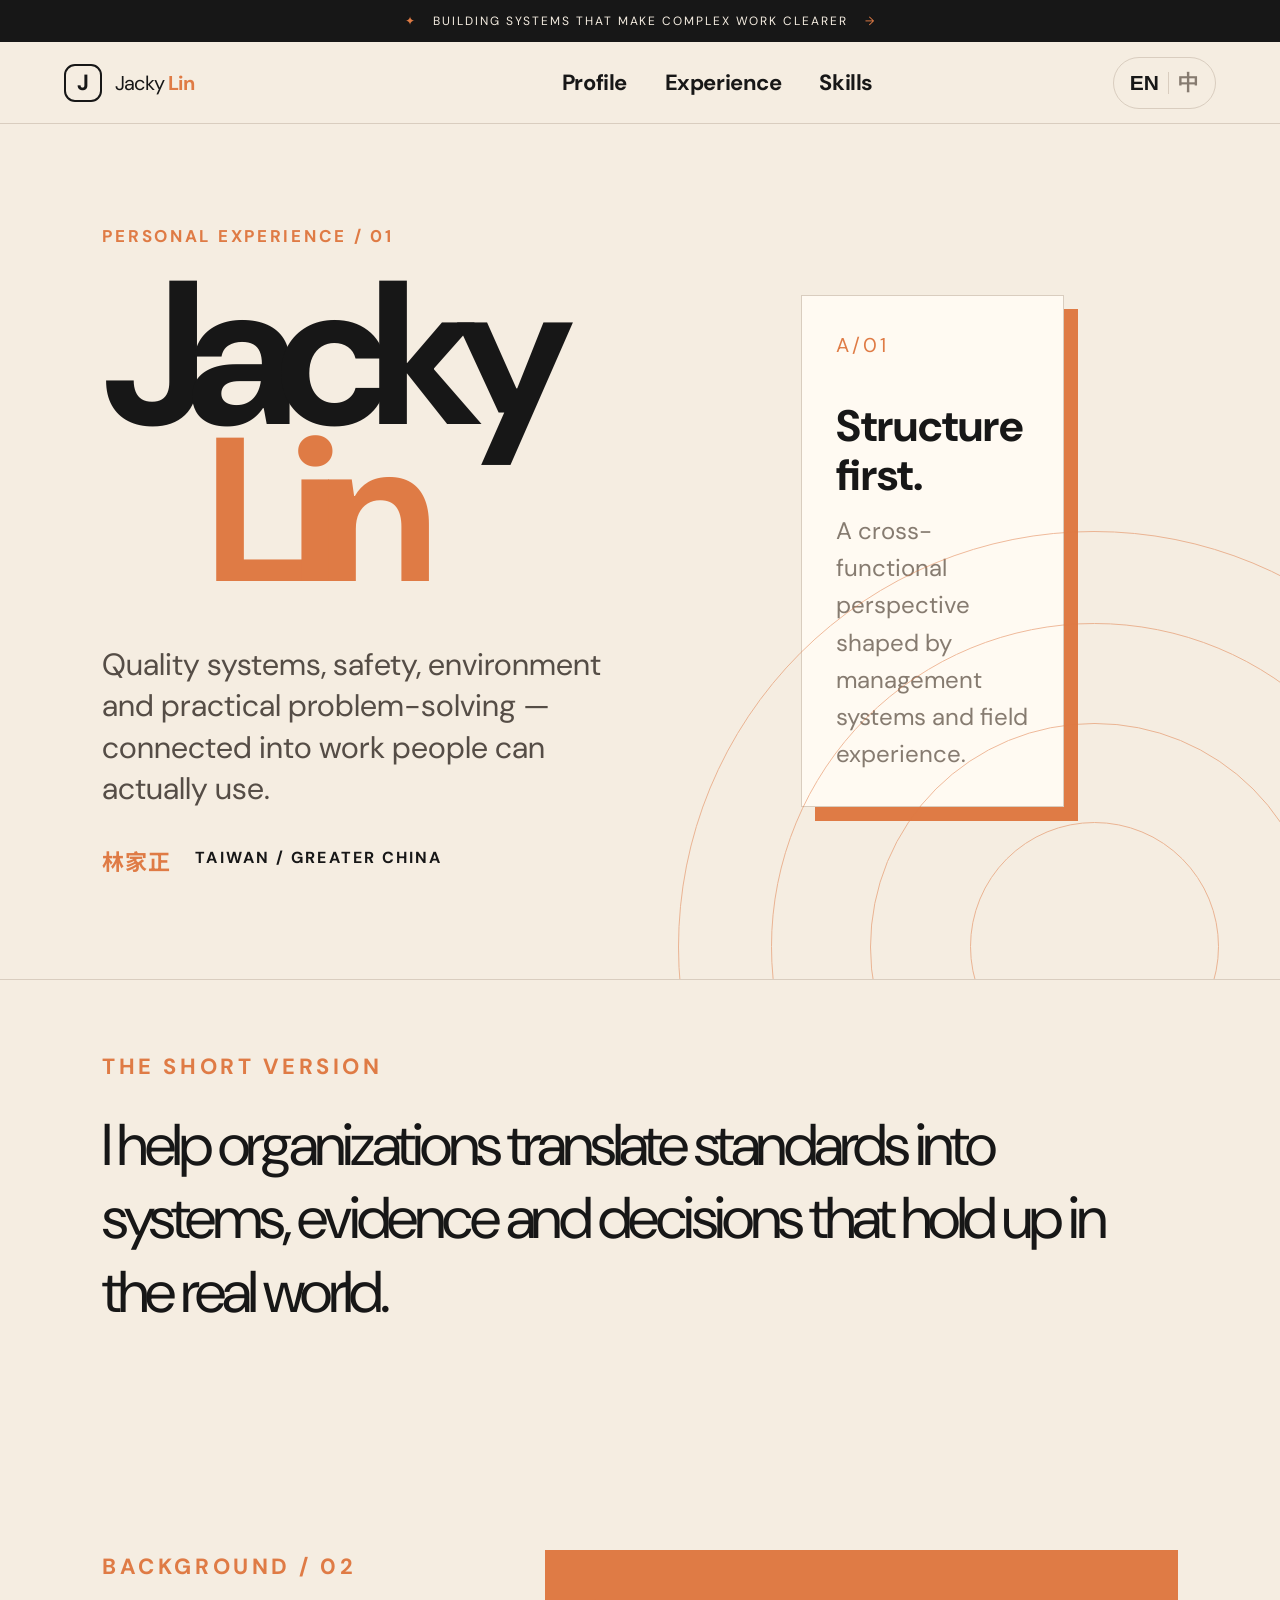
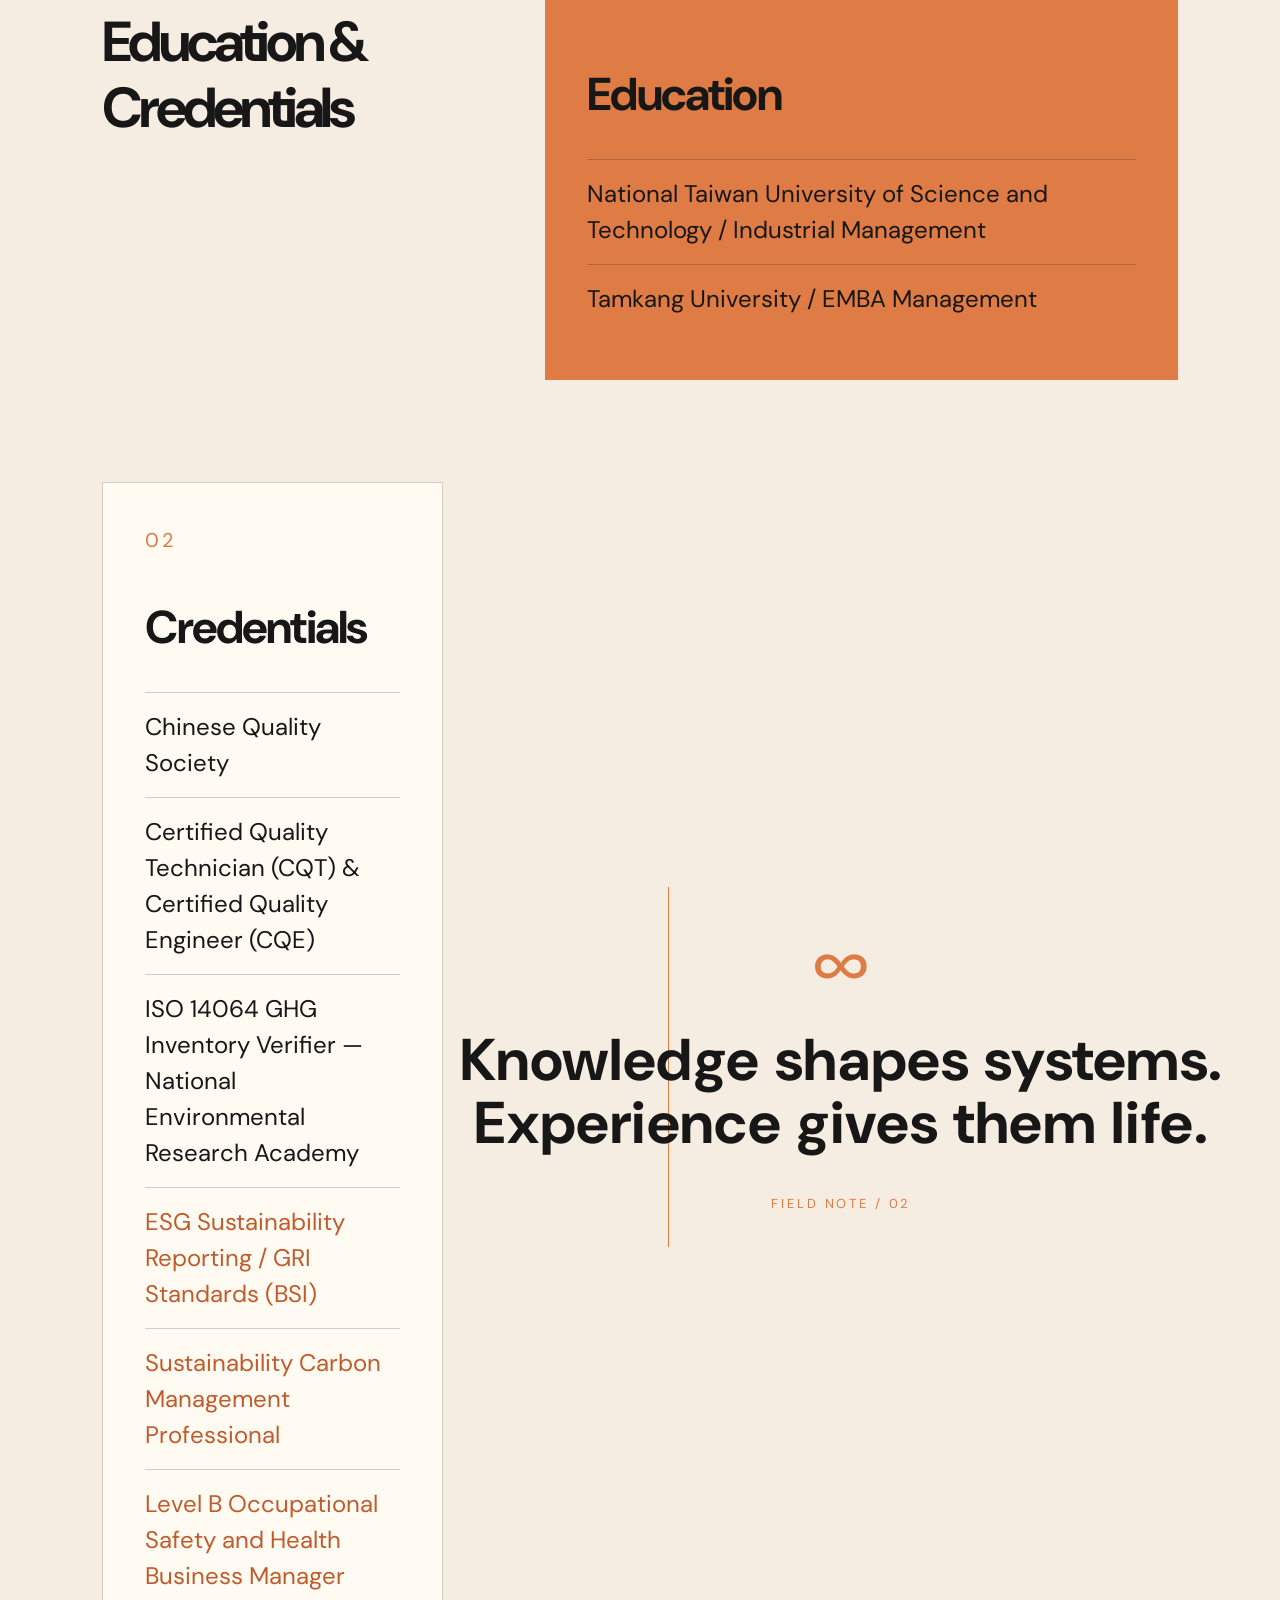
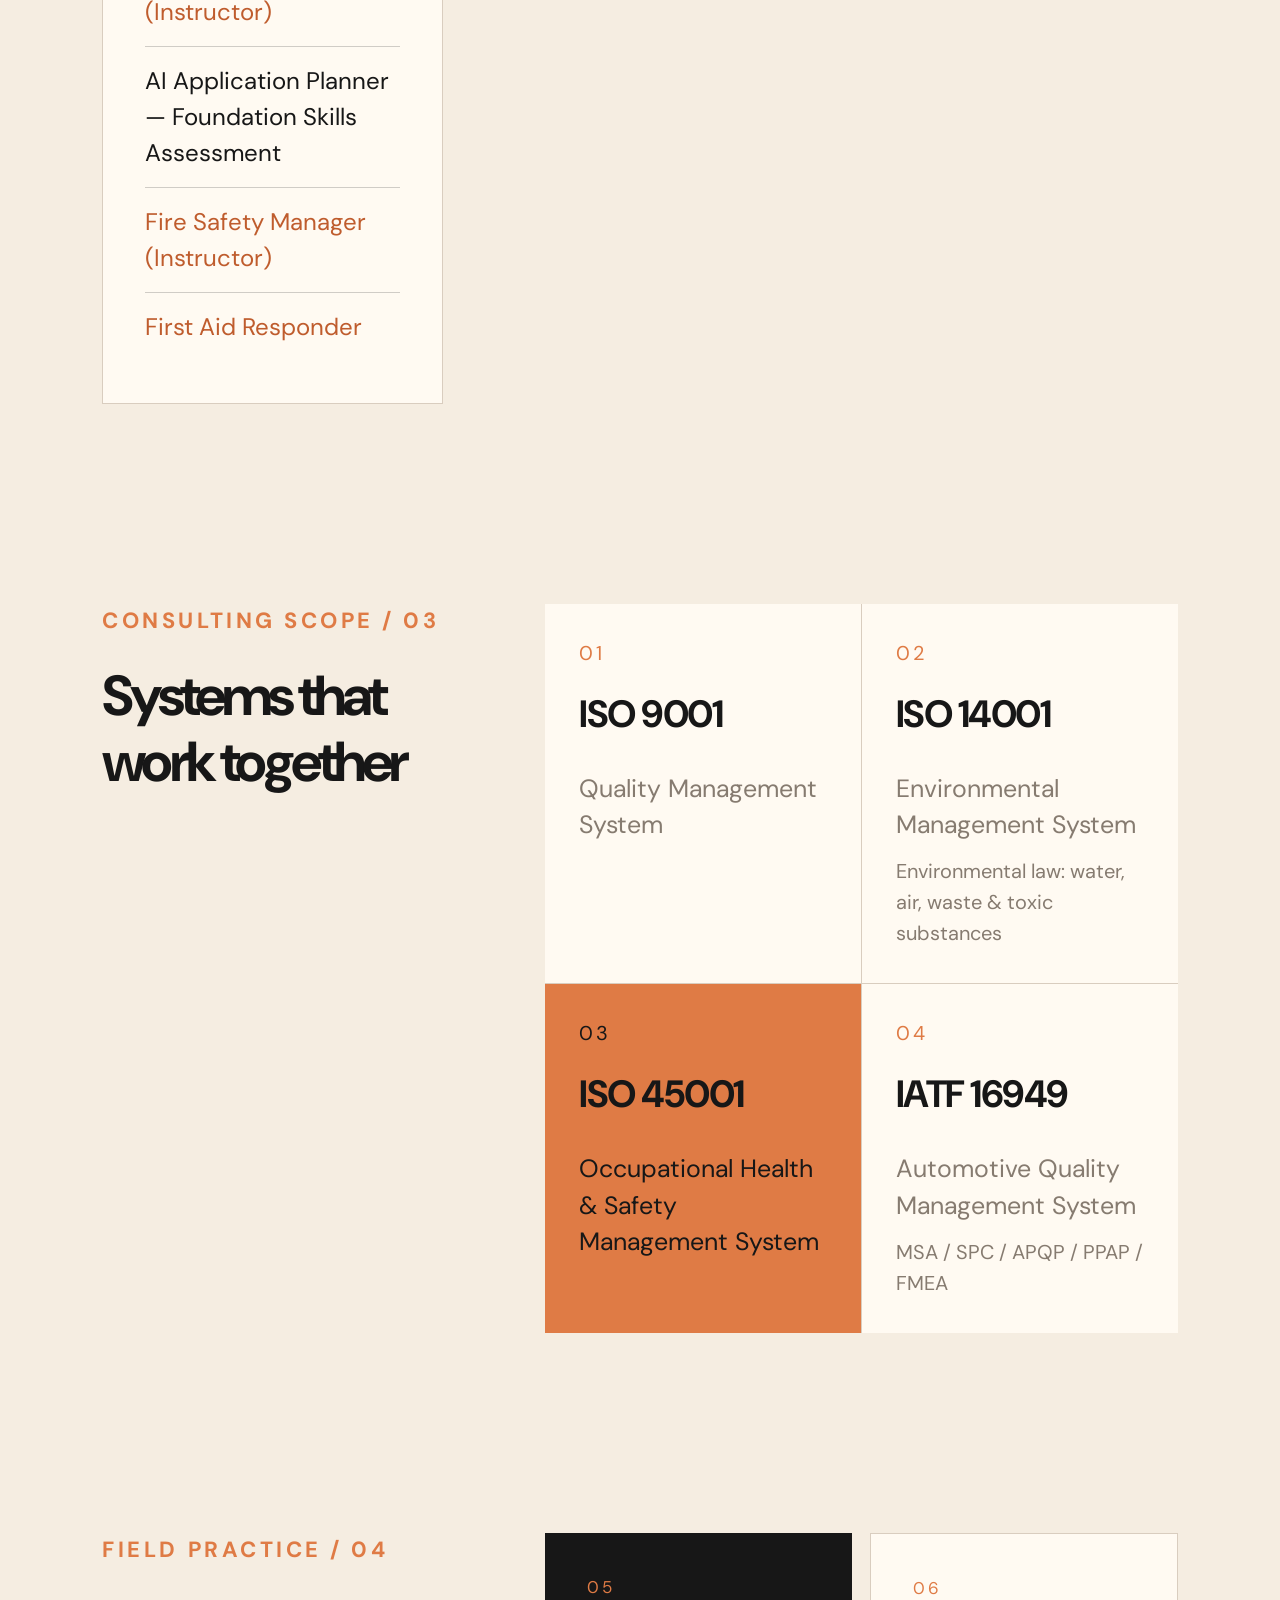
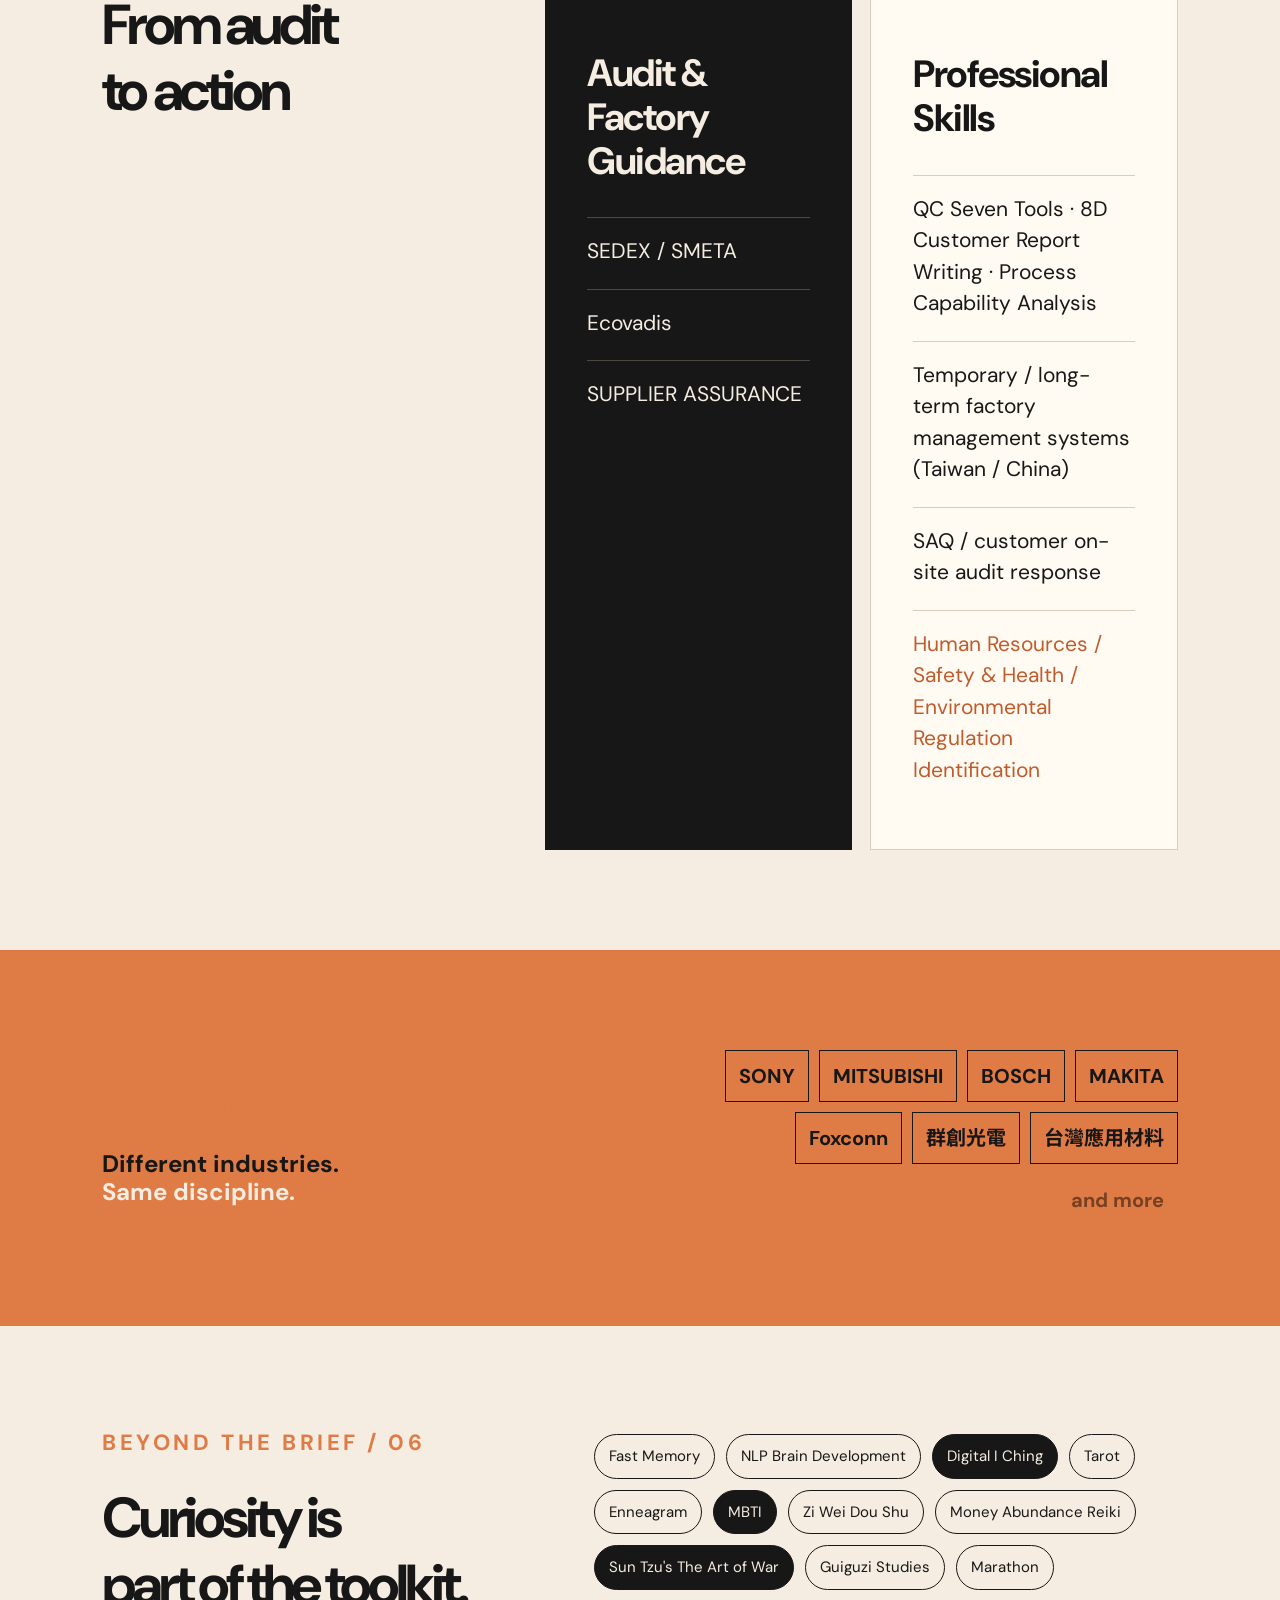
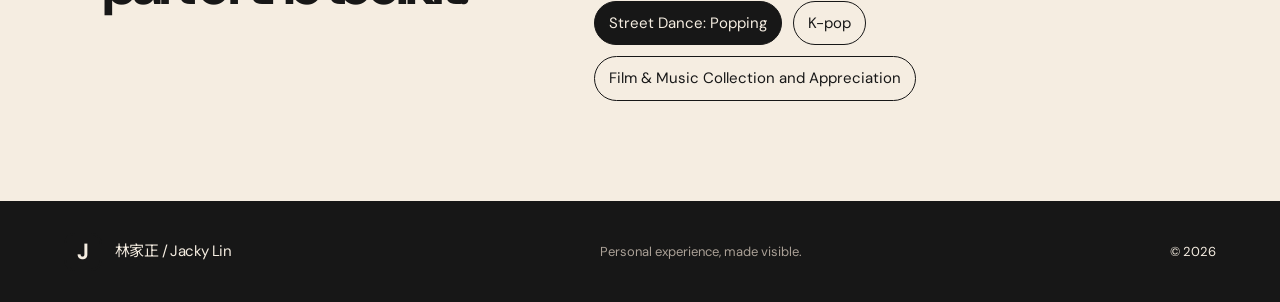
==== commit cbbfef42: "Add Chinese factory audit guidance wording" ====
--- a/index.html
+++ b/index.html
@@ -50,7 +50,7 @@
 
       <section class="services page-section" id="skills">
         <div class="section-title"><p class="section-kicker" data-en="FIELD PRACTICE / 04" data-zh="現場實務 / 04">FIELD PRACTICE / 04</p><h2 data-en="From audit<br />to action" data-zh="從稽核<br />到行動">From audit<br />to action</h2></div>
-        <div class="service-columns"><article class="dark-panel float-card"><span class="card-number">05</span><h3 data-en="Audit &amp; Factory Guidance" data-zh="問卷／廠驗稽輔導">Audit &amp; Factory Guidance</h3><p>SEDEX / SMETA</p><p>Ecovadis</p><p>SUPPLIER ASSURANCE</p></article><article class="light-panel float-card"><span class="card-number">06</span><h3 data-en="Professional Skills" data-zh="專業技能">Professional Skills</h3><p data-en="QC Seven Tools · 8D Customer Report Writing · Process Capability Analysis" data-zh="QC 七大手法・8D 客訴報告撰寫・製程能力分析">QC Seven Tools · 8D Customer Report Writing · Process Capability Analysis</p><p data-en="Temporary / long-term factory management systems (Taiwan / China)" data-zh="（臨時／長期性）工廠現場管理系統建置布置（台灣／中國）">Temporary / long-term factory management systems (Taiwan / China)</p><p>SAQ / <span data-en="customer on-site audit response" data-zh="客戶現場稽核對應">customer on-site audit response</span></p><p class="accent" data-en="Human Resources / Safety &amp; Health / Environmental Regulation Identification" data-zh="人資／安全衛生／環境法規鑑別">Human Resources / Safety &amp; Health / Environmental Regulation Identification</p></article></div>
+        <div class="service-columns"><article class="dark-panel float-card"><span class="card-number">05</span><h3 data-en="Audit &amp; Factory Guidance" data-zh="問卷／廠驗稽核輔導">Audit &amp; Factory Guidance</h3><p>SEDEX / SMETA</p><p>Ecovadis</p><p>SUPPLIER ASSURANCE</p></article><article class="light-panel float-card"><span class="card-number">06</span><h3 data-en="Professional Skills" data-zh="專業技能">Professional Skills</h3><p data-en="QC Seven Tools · 8D Customer Report Writing · Process Capability Analysis" data-zh="QC 七大手法・8D 客訴報告撰寫・製程能力分析">QC Seven Tools · 8D Customer Report Writing · Process Capability Analysis</p><p data-en="Temporary / long-term factory management systems (Taiwan / China)" data-zh="（臨時／長期性）工廠現場管理系統建置布置（台灣／中國）">Temporary / long-term factory management systems (Taiwan / China)</p><p>SAQ / <span data-en="customer on-site audit response" data-zh="客戶現場稽核對應">customer on-site audit response</span></p><p class="accent" data-en="Human Resources / Safety &amp; Health / Environmental Regulation Identification" data-zh="人資／安全衛生／環境法規鑑別">Human Resources / Safety &amp; Health / Environmental Regulation Identification</p></article></div>
       </section>
 
       <section class="clients page-section"><div class="client-copy"><p class="section-kicker" data-en="SELECTED CLIENTS / 05" data-zh="對應客戶 / 05">SELECTED CLIENTS / 05</p><h2 data-en="Different industries.<br /><em>Same discipline.</em>" data-zh="不同產業。<br /><em>相同的專業紀律。</em>">Different industries.<br /><em>Same discipline.</em></h2></div><div class="client-list float-card"><p>SONY</p><p>MITSUBISHI</p><p>BOSCH</p><p>MAKITA</p><p>Foxconn</p><p>群創光電</p><p>台灣應用材料</p><p data-en="and more" data-zh="以及更多">and more</p></div></section>
--- a/styles.css
+++ b/styles.css
@@ -1,3 +1,41 @@
 @import url('https://fonts.googleapis.com/css2?family=DM+Sans:wght@400;500;700&family=Noto+Sans+TC:wght@400;500;700;900&display=swap');
 :root{--ink:#171717;--cream:#f5ede1;--orange:#df7b45;--muted:#867b70;--line:#d9cdbf;--white:#fffaf2}*{box-sizing:border-box}html{scroll-behavior:smooth}body{margin:0;background:var(--cream);color:var(--ink);font-family:'DM Sans','Noto Sans TC',sans-serif;overflow-x:hidden}body.zh{font-family:'Noto Sans TC','DM Sans',sans-serif}.announcement{background:var(--ink);color:var(--cream);padding:12px 5vw;text-align:center;letter-spacing:.16em;font-size:11px}.announcement span{color:var(--orange);margin:0 12px}.site-header{height:82px;padding:0 5vw;display:flex;align-items:center;justify-content:space-between;border-bottom:1px solid var(--line);background:var(--cream);position:sticky;top:0;z-index:20}.brand{display:flex;align-items:center;gap:13px;font-size:20px;letter-spacing:-.04em}.brand b{color:var(--orange)}.brand-mark{display:grid;place-items:center;width:38px;height:38px;border:2px solid var(--ink);border-radius:11px;font-weight:700;font-size:22px}.brand-mark span{color:var(--orange);font-size:14px;position:relative;top:-10px;left:2px}nav{display:flex;gap:32px;margin-left:10vw}nav a{color:var(--ink);text-decoration:none;font-size:13px;font-weight:700}nav a:hover{color:var(--orange)}.lang-toggle{display:flex;align-items:center;gap:9px;border:1px solid var(--line);border-radius:30px;padding:11px 16px;background:transparent;color:var(--muted);font-weight:700;cursor:pointer}.lang-toggle .active{color:var(--ink)}.lang-toggle i{height:17px;width:1px;background:var(--line)}.page-section{padding:100px 8vw;position:relative}.hero{min-height:675px;display:grid;grid-template-columns:1.3fr .7fr;align-items:center;overflow:hidden}.eyebrow,.section-kicker{font-size:11px;letter-spacing:.17em;font-weight:700;color:var(--orange);margin:0 0 26px}.hero h1{font-size:clamp(90px,16vw,215px);line-height:.77;letter-spacing:-.1em;margin:0 0 54px;position:relative;z-index:1}.hero h1 span{display:block}.hero h1 em{font-style:normal;color:var(--orange);margin-left:15%}.hero-lead{max-width:530px;font-size:20px;line-height:1.5;color:#554d46;margin:0}.hero-meta{display:flex;gap:25px;margin-top:35px;font-size:11px;letter-spacing:.14em;font-weight:700}.hero-meta span:first-child{color:var(--orange);font-size:15px;letter-spacing:.04em}.hero-note{justify-self:end;max-width:290px;padding:28px;background:var(--white);border:1px solid var(--line);transform:rotate(4deg);box-shadow:14px 14px 0 var(--orange)}.note-index,.card-number{display:block;color:var(--orange);font-size:11px;letter-spacing:.14em;margin-bottom:32px}.hero-note strong{font-size:28px;display:block;margin-bottom:13px}.hero-note p{line-height:1.6;color:var(--muted);margin:0}.hero-shape{position:absolute;right:-18vw;bottom:-30vw;width:65vw;height:65vw;border:1px solid var(--orange);border-radius:50%;opacity:.5}.hero-shape span{position:absolute;border:1px solid var(--orange);border-radius:50%;inset:11%}.hero-shape span:nth-child(2){inset:23%}.hero-shape span:nth-child(3){inset:35%}.intro-band{padding-top:70px;padding-bottom:120px;border-top:1px solid var(--line)}.intro-statement{font-size:clamp(34px,5vw,70px);line-height:1.03;letter-spacing:-.06em;max-width:1030px;margin:0}.experience-grid,.systems,.services,.other{display:grid;grid-template-columns:.7fr 1.3fr;gap:8vw}.section-title h2,.other h2{font-size:clamp(43px,5vw,76px);line-height:.97;letter-spacing:-.07em;margin:0}.info-card{padding:34px;min-height:370px}.info-card.orange{background:var(--orange)}.info-card.cream{border:1px solid var(--line);background:var(--white)}.info-card h3,.system-item h3,.service-columns h3{font-size:27px;margin:0 0 24px;letter-spacing:-.04em}.info-card ul{padding:0;margin:0;list-style:none}.info-card li{padding:11px 0;border-top:1px solid rgba(23,23,23,.2);line-height:1.45;font-size:14px}.info-card li.accent,.accent{color:#bf5c2d}.system-list{display:grid;grid-template-columns:1fr 1fr;gap:1px;background:var(--line)}.system-item{background:var(--white);padding:29px;min-height:200px}.system-item span{color:var(--orange);font-size:11px;letter-spacing:.15em}.system-item p{margin:0 0 13px;color:var(--muted)}.system-item small{display:block;line-height:1.5;color:var(--muted)}.system-item.highlight{background:var(--orange)}.system-item.highlight span,.system-item.highlight p{color:var(--ink)}.service-columns{display:grid;grid-template-columns:1fr 1fr;gap:18px}.dark-panel,.light-panel{padding:34px}.dark-panel{background:var(--ink);color:var(--cream)}.light-panel{background:var(--white);border:1px solid var(--line)}.service-columns p{font-size:14px;line-height:1.5;border-top:1px solid var(--line);padding-top:13px}.dark-panel p{border-color:#4d4741}.clients{display:grid;grid-template-columns:1fr 1fr;align-items:end;gap:8vw;background:var(--orange)}.clients h2 em{color:var(--cream);font-style:normal}.client-list{display:flex;flex-wrap:wrap;gap:10px;justify-content:flex-end}.client-list p{border:1px solid var(--ink);padding:10px 13px;margin:0;font-size:13px;font-weight:700}.client-list p:last-child{border-color:transparent;color:#784022}.other{grid-template-columns:.8fr 1.2fr;align-items:start}.tag-cloud{display:flex;flex-wrap:wrap;gap:11px;padding-top:8px}.tag-cloud span{border:1px solid var(--ink);border-radius:30px;padding:10px 14px;font-size:14px}.tag-cloud span:nth-child(3n){background:var(--ink);color:var(--cream)}.site-footer{padding:28px 5vw;background:var(--ink);color:var(--cream);display:flex;align-items:center;justify-content:space-between;font-size:12px}.site-footer .brand{font-size:15px}.site-footer p{color:#aaa096}.float-card{transition:transform .35s cubic-bezier(.2,.8,.2,1),box-shadow .35s ease}.float-card:hover{transform:translateY(-10px) rotate(0deg)!important;box-shadow:16px 18px 0 rgba(223,123,69,.75)}.reveal{animation:rise .8s both}.delay-1{animation-delay:.18s}@keyframes rise{from{opacity:0;transform:translateY(22px)}to{opacity:1;transform:translateY(0)}}
 @media(max-width:800px){.site-header{height:70px}nav{display:none}.page-section{padding:70px 6vw}.hero{display:block;min-height:650px}.hero h1{font-size:26vw;margin-bottom:45px}.hero-note{margin:70px 5vw 0 auto}.hero-shape{right:-50vw;bottom:-22vw;width:110vw;height:110vw}.experience-grid,.systems,.services,.other,.clients{display:block}.section-title{margin-bottom:42px}.info-card{margin-bottom:16px}.system-list,.service-columns{grid-template-columns:1fr}.system-item{min-height:170px}.clients .client-list{justify-content:flex-start;margin-top:45px}.site-footer{gap:18px;flex-wrap:wrap}.site-footer p{order:3;width:100%;margin:0}}
+/* Typography balance: a steadier reading scale across the full page. */
+body{font-size:16px;line-height:1.5}.announcement{font-size:12px}.site-header nav{gap:38px}.site-header nav a{font-size:18px;letter-spacing:-.02em}.lang-toggle{font-size:13px}.hero-lead{font-size:19px}.intro-statement{font-size:clamp(36px,4.6vw,62px)}.section-title h2,.other h2{font-size:clamp(46px,4.4vw,64px)}.info-card h3,.system-item h3,.service-columns h3{font-size:24px}.info-card li{font-size:15px}.system-item p,.service-columns p{font-size:15px}.system-item small{font-size:13px}.client-list p{font-size:14px}.tag-cloud span{font-size:15px}.site-footer{font-size:13px}
+@media(max-width:800px){.intro-statement{font-size:36px}.section-title h2,.other h2{font-size:45px}.hero-lead{font-size:18px}.info-card li,.system-item p,.service-columns p{font-size:15px}.tag-cloud span{font-size:14px}}
+/* Make the orange section labels and identity line more prominent. */
+.eyebrow,.section-kicker{font-size:17px;letter-spacing:.16em}.hero-meta{font-size:15px;letter-spacing:.14em}.hero-meta span:first-child{font-size:22px;letter-spacing:.03em}.hero-meta span:last-child{font-size:16px}
+@media(max-width:800px){.eyebrow,.section-kicker{font-size:15px}.hero-meta span:first-child{font-size:20px}.hero-meta span:last-child{font-size:14px}}
+/* Increase the hero note card typography for stronger visual presence. */
+.hero-note{max-width:360px;padding:34px}.hero-note .note-index{font-size:17px;margin-bottom:42px}.hero-note strong{font-size:36px;line-height:1.1}.hero-note p{font-size:20px;line-height:1.55}
+@media(max-width:800px){.hero-note{max-width:310px;padding:28px}.hero-note .note-index{font-size:15px}.hero-note strong{font-size:30px}.hero-note p{font-size:18px}}
+/* Enlarge the four management-system cards for clearer scanning. */
+.system-item{padding:34px;min-height:245px}.system-item span{font-size:17px}.system-item h3{font-size:32px;margin:18px 0 28px}.system-item p{font-size:21px;line-height:1.45}.system-item small{font-size:17px;line-height:1.55}
+@media(max-width:800px){.system-item{min-height:210px;padding:28px}.system-item h3{font-size:28px}.system-item p{font-size:18px}.system-item small{font-size:15px}}
+/* Enlarge education and credential card content. */
+.info-card{padding:42px}.info-card .card-number{font-size:17px;margin-bottom:38px}.info-card h3{font-size:38px;margin-bottom:30px}.info-card li{font-size:20px;line-height:1.5;padding:16px 0}.info-card.orange{min-height:430px}
+@media(max-width:800px){.info-card{padding:30px}.info-card h3{font-size:32px}.info-card li{font-size:17px}.info-card.orange{min-height:360px}}
+/* Enlarge the audit and professional-skills panels. */
+.service-columns .dark-panel,.service-columns .light-panel{padding:42px}.service-columns .card-number{font-size:17px;margin-bottom:52px}.service-columns h3{font-size:38px;line-height:1.15;margin-bottom:34px}.service-columns p{font-size:21px;line-height:1.5;padding-top:18px}.service-columns .accent{font-size:21px}
+@media(max-width:800px){.service-columns .dark-panel,.service-columns .light-panel{padding:30px}.service-columns .card-number{font-size:15px;margin-bottom:38px}.service-columns h3{font-size:31px}.service-columns p,.service-columns .accent{font-size:18px}}
+/* Prevent the brand link from inheriting the browser's default blue underline. */
+.site-header .brand,.site-header .brand:visited,.site-header .brand:hover{color:var(--ink);text-decoration:none}.site-footer .brand,.site-footer .brand:visited,.site-footer .brand:hover{color:var(--cream);text-decoration:none}.site-header .brand-mark{color:var(--ink);text-decoration:none}.site-footer .brand-mark{color:var(--cream);text-decoration:none}.site-header .brand b,.site-footer .brand b{color:var(--orange)}
+/* Artistic note beside the credentials block. */
+.credential-art{position:absolute;right:calc(9vw + 4cm);top:46%;width:27%;min-height:340px;padding:34px 24px;border-left:1px solid var(--orange);background:transparent;color:var(--ink);display:flex;flex-direction:column;align-items:center;justify-content:center;text-align:center}.credential-art .art-symbol{font-size:82px;line-height:1;color:var(--orange);font-weight:400}.credential-art p{font-size:clamp(42px,5.2vw,76px);line-height:1.2;letter-spacing:.01em;word-spacing:.08em;font-weight:700;margin:36px 0 52px}.credential-art small{font-size:13px;letter-spacing:.22em;color:var(--orange)}
+@media(max-width:1100px){.credential-art{position:relative;right:auto;top:auto;width:auto;min-height:230px;margin-top:40px;border-left:0;border-top:1px solid var(--orange);padding:34px 0}.credential-art p{font-size:40px}}
+@media(max-width:800px){.credential-art p{font-size:32px}}
+.credential-art p{font-size:clamp(36px,4.6vw,68px);line-height:1.28;white-space:nowrap}
+.credential-art p{line-height:1.08;word-spacing:.04em;margin:26px 0 38px}
+.credential-art{z-index:4;opacity:1;visibility:visible}.credential-art p{display:block;color:var(--ink);opacity:1;visibility:visible;position:relative;z-index:5}
+.hero-note .note-index{font-size:20px}.hero-note strong{font-size:44px}.hero-note p{font-size:24px}.info-card .card-number{font-size:20px}.info-card h3{font-size:46px}.info-card li{font-size:24px}.system-item span{font-size:20px}.system-item h3{font-size:38px}.system-item p{font-size:25px}.system-item small{font-size:20px}
+.intro-statement{line-height:1.25}
+.section-title h2,.other h2,.clients h2{line-height:1.18}
+.hero-lead{font-size:clamp(24px,2.4vw,34px);line-height:1.35}
+.section-kicker{font-size:22px}
+.site-header nav a{font-size:22px}.lang-toggle{font-size:16px}
+.lang-toggle{font-size:21px}.lang-toggle i{height:22px}
+.client-list p{font-size:20px}
+.hero-note{margin-right:3cm}
+@media(max-width:800px){.hero-note{margin-right:5vw}}
+@media(max-width:800px){.hero-note .note-index{font-size:17px}.hero-note strong{font-size:34px}.hero-note p{font-size:20px}.info-card h3{font-size:36px}.info-card li{font-size:19px}.system-item h3{font-size:32px}.system-item p{font-size:20px}.system-item small{font-size:17px}}
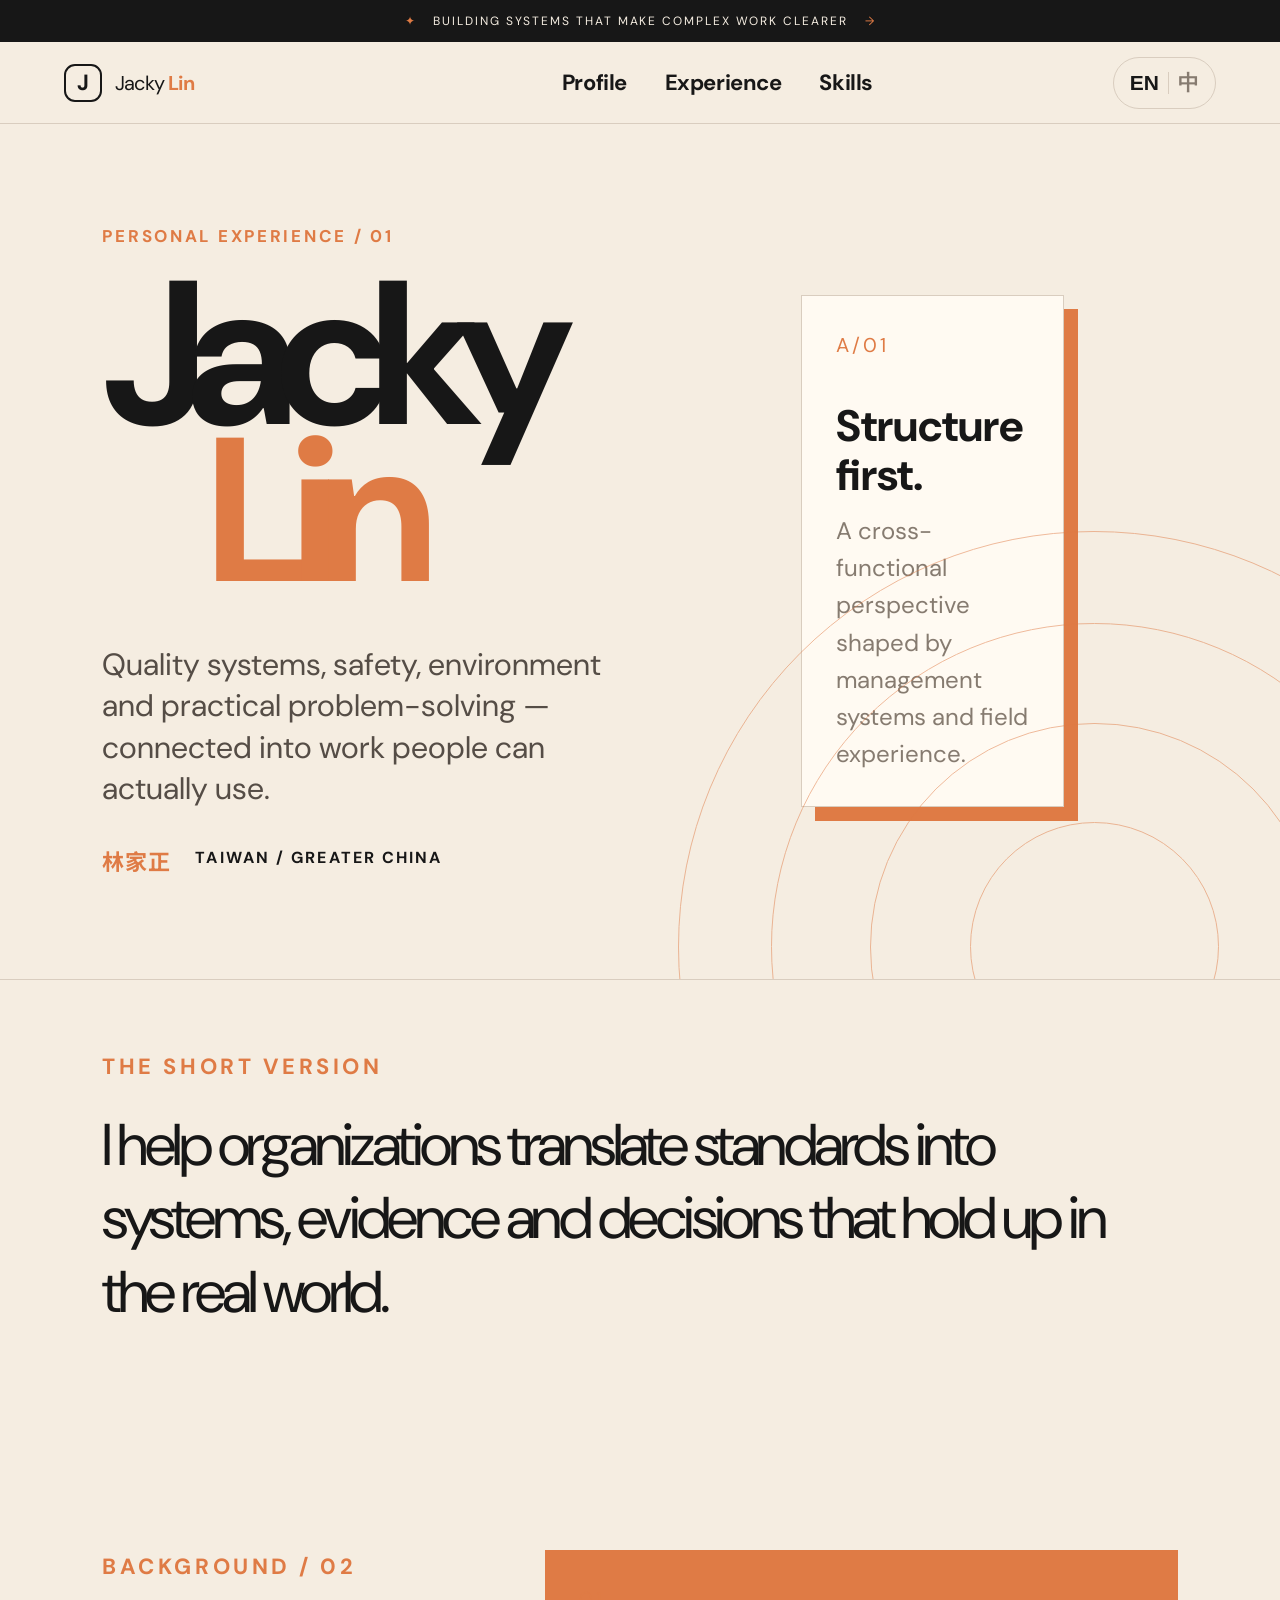
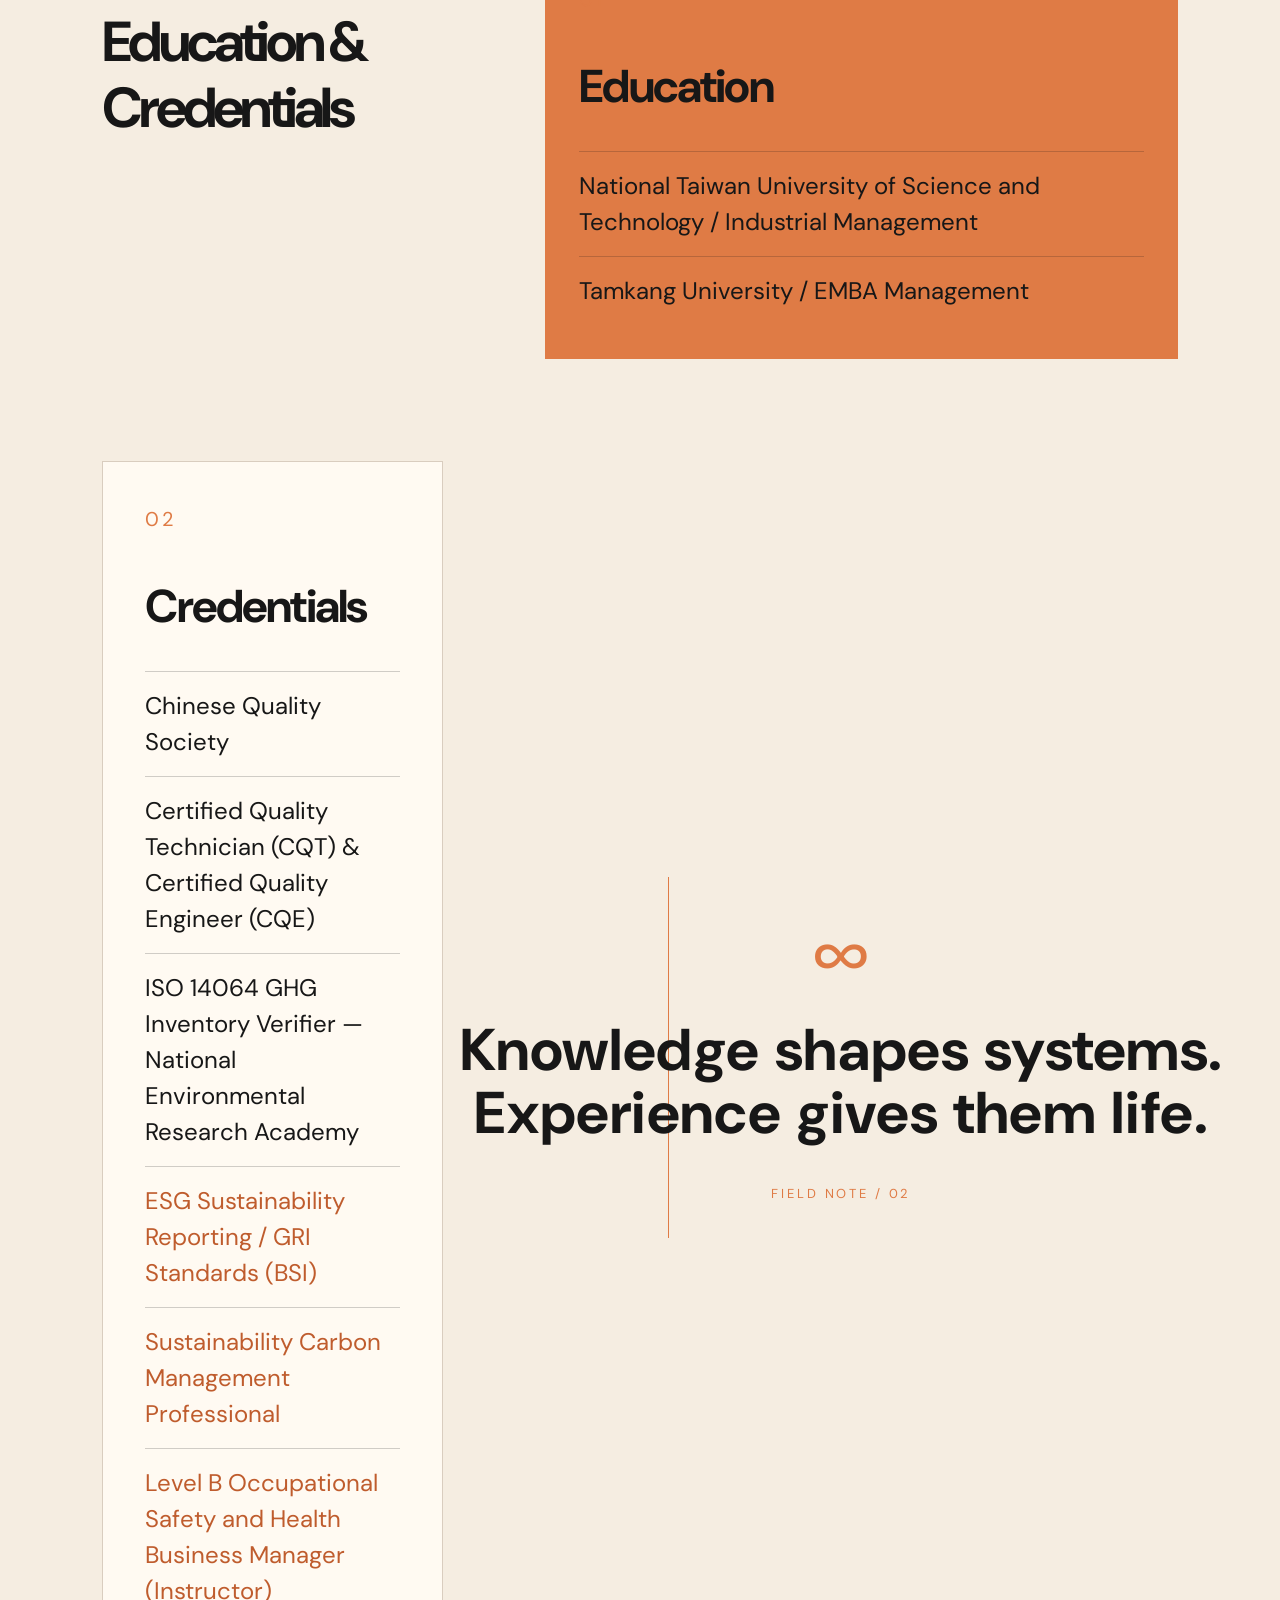
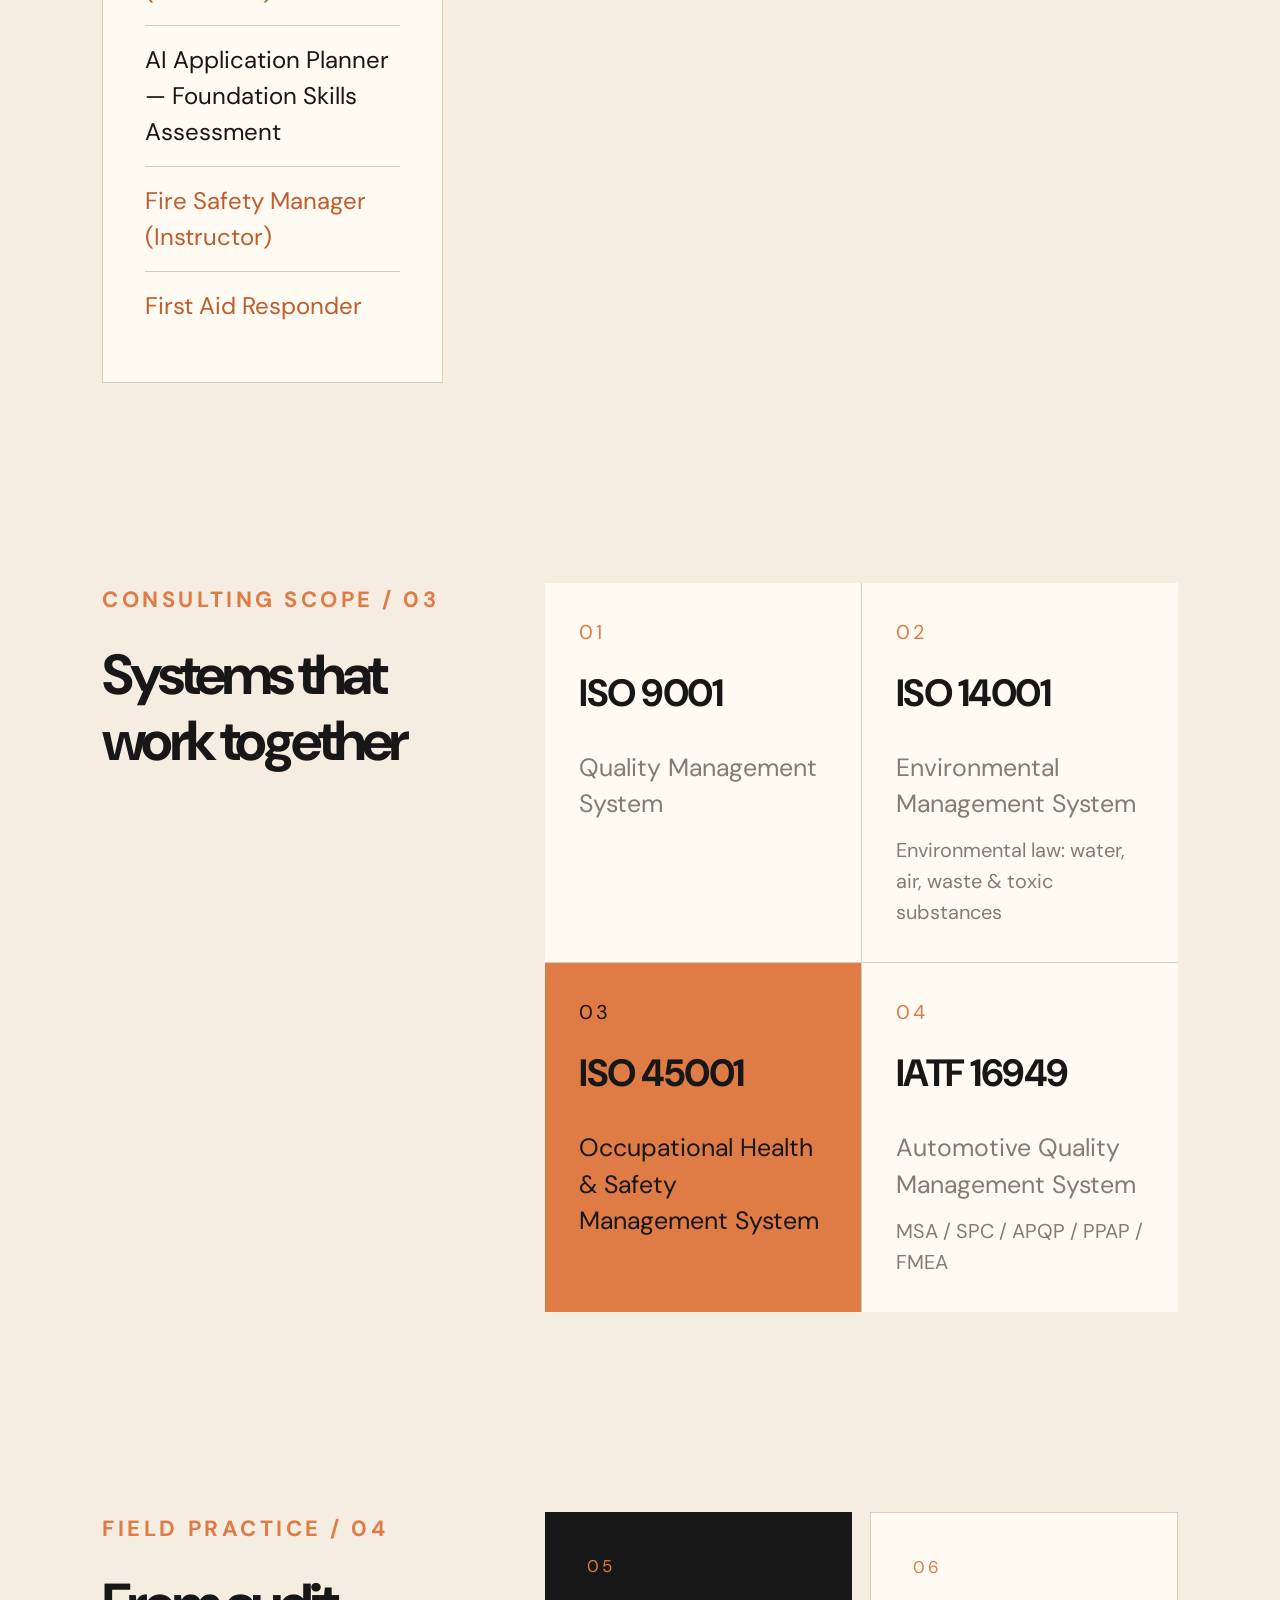
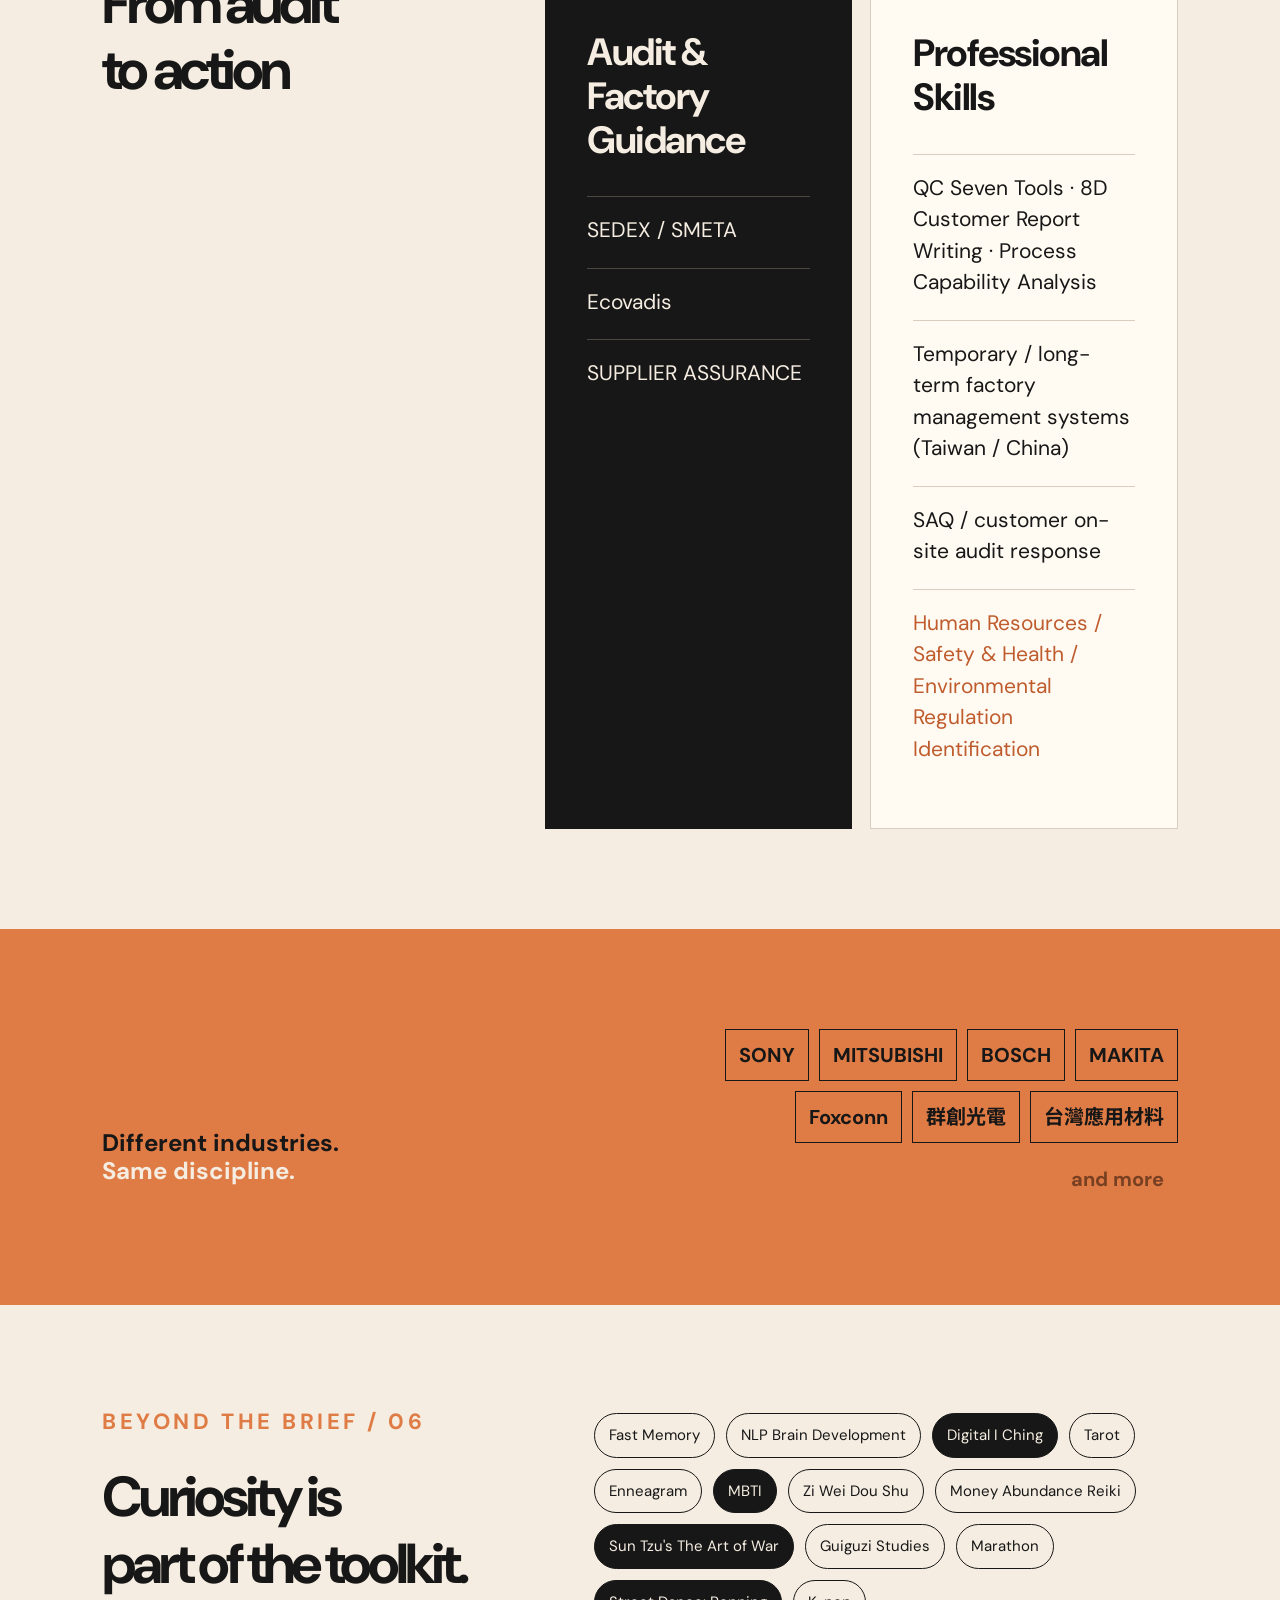
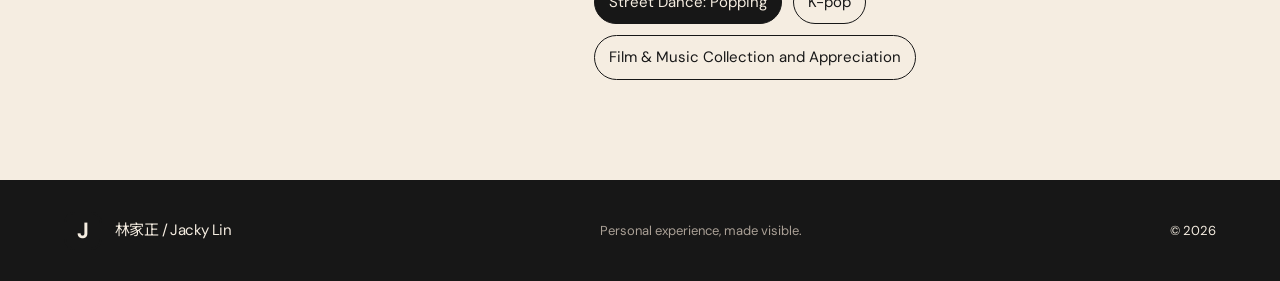
==== commit bec3fd8e: "Update environmental law wording" ====
--- a/index.html
+++ b/index.html
@@ -45,7 +45,7 @@
 
       <section class="systems page-section">
         <div class="section-title"><p class="section-kicker" data-en="CONSULTING SCOPE / 03" data-zh="顧問師／服務範圍 / 03">CONSULTING SCOPE / 03</p><h2 data-en="Systems that<br />work together" data-zh="讓系統<br />彼此協作">Systems that<br />work together</h2></div>
-        <div class="system-list"><article class="system-item float-card"><span>01</span><h3>ISO 9001</h3><p data-en="Quality Management System" data-zh="品質管理系統">Quality Management System</p></article><article class="system-item float-card"><span>02</span><h3>ISO 14001</h3><p data-en="Environmental Management System" data-zh="環境管理系統">Environmental Management System</p><small data-en="Environmental law: water, air, waste & toxic substances" data-zh="環境部：空水廢毒專法規">Environmental law: water, air, waste & toxic substances</small></article><article class="system-item highlight float-card"><span>03</span><h3>ISO 45001</h3><p data-en="Occupational Health & Safety Management System" data-zh="安全衛生管理系統">Occupational Health & Safety Management System</p></article><article class="system-item float-card"><span>04</span><h3>IATF 16949</h3><p data-en="Automotive Quality Management System" data-zh="汽車供應鏈管理系統">Automotive Quality Management System</p><small>MSA / SPC / APQP / PPAP / FMEA</small></article></div>
+        <div class="system-list"><article class="system-item float-card"><span>01</span><h3>ISO 9001</h3><p data-en="Quality Management System" data-zh="品質管理系統">Quality Management System</p></article><article class="system-item float-card"><span>02</span><h3>ISO 14001</h3><p data-en="Environmental Management System" data-zh="環境管理系統">Environmental Management System</p><small data-en="Environmental law: water, air, waste & toxic substances" data-zh="空水廢毒噪法規">Environmental law: water, air, waste & toxic substances</small></article><article class="system-item highlight float-card"><span>03</span><h3>ISO 45001</h3><p data-en="Occupational Health & Safety Management System" data-zh="安全衛生管理系統">Occupational Health & Safety Management System</p></article><article class="system-item float-card"><span>04</span><h3>IATF 16949</h3><p data-en="Automotive Quality Management System" data-zh="汽車供應鏈管理系統">Automotive Quality Management System</p><small>MSA / SPC / APQP / PPAP / FMEA</small></article></div>
       </section>
 
       <section class="services page-section" id="skills">
--- a/styles.css
+++ b/styles.css
@@ -25,6 +25,7 @@
 .credential-art{position:absolute;right:calc(9vw + 4cm);top:46%;width:27%;min-height:340px;padding:34px 24px;border-left:1px solid var(--orange);background:transparent;color:var(--ink);display:flex;flex-direction:column;align-items:center;justify-content:center;text-align:center}.credential-art .art-symbol{font-size:82px;line-height:1;color:var(--orange);font-weight:400}.credential-art p{font-size:clamp(42px,5.2vw,76px);line-height:1.2;letter-spacing:.01em;word-spacing:.08em;font-weight:700;margin:36px 0 52px}.credential-art small{font-size:13px;letter-spacing:.22em;color:var(--orange)}
 @media(max-width:1100px){.credential-art{position:relative;right:auto;top:auto;width:auto;min-height:230px;margin-top:40px;border-left:0;border-top:1px solid var(--orange);padding:34px 0}.credential-art p{font-size:40px}}
 @media(max-width:800px){.credential-art p{font-size:32px}}
+.info-card.orange{min-height:350px;padding:34px}
 .credential-art p{font-size:clamp(36px,4.6vw,68px);line-height:1.28;white-space:nowrap}
 .credential-art p{line-height:1.08;word-spacing:.04em;margin:26px 0 38px}
 .credential-art{z-index:4;opacity:1;visibility:visible}.credential-art p{display:block;color:var(--ink);opacity:1;visibility:visible;position:relative;z-index:5}
